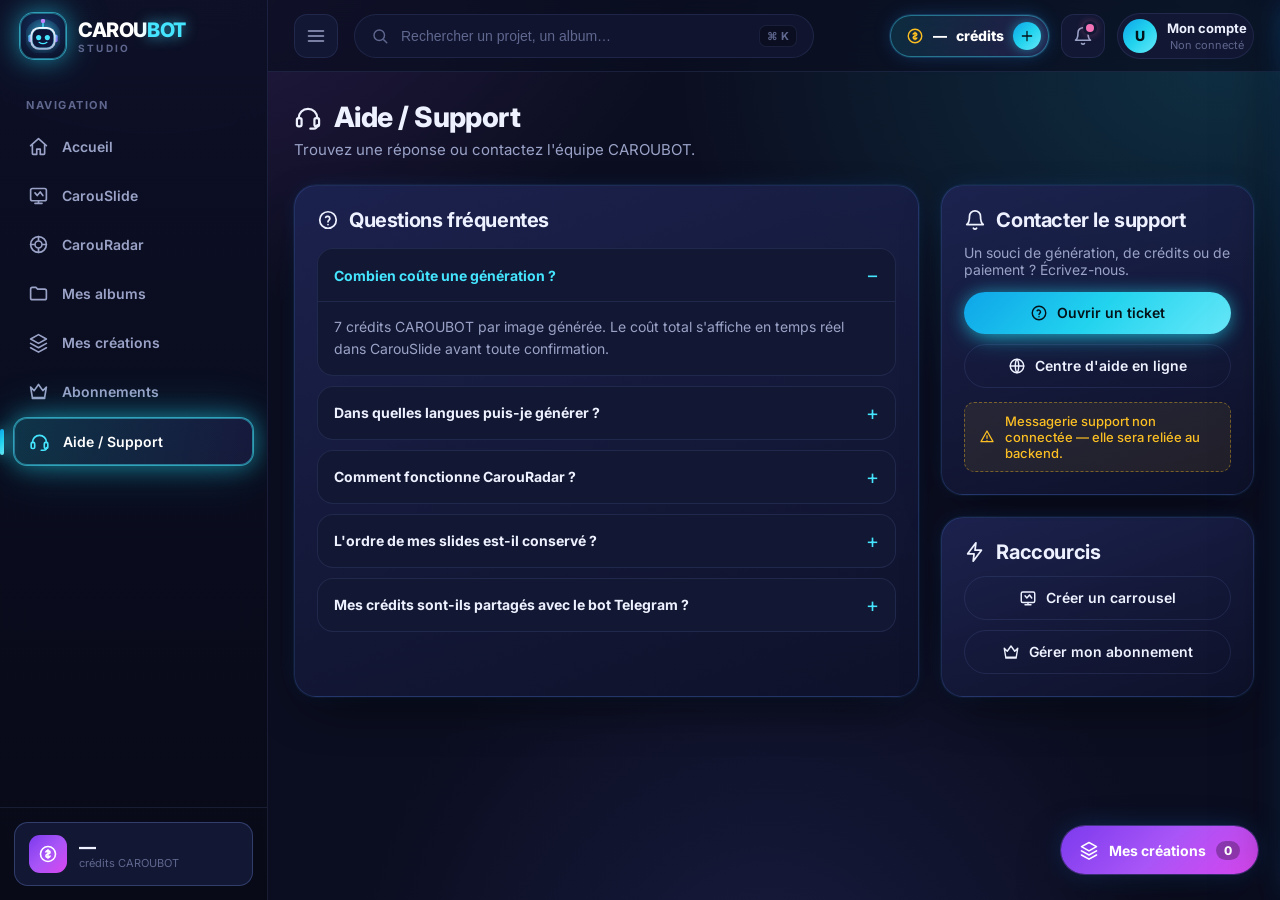
==== webapp/aide.html @ 81187f84 "CarouBot WebApp : alignement sur la maquette de référence Rapprochement visuel de la capture fournie" ====
<!doctype html>
<html lang="fr">
<head>
<meta charset="utf-8"/>
<meta name="viewport" content="width=device-width, initial-scale=1, viewport-fit=cover"/>
<title>CAROUBOT — Aide / Support</title>
<link rel="preconnect" href="https://fonts.googleapis.com">
<link href="https://fonts.googleapis.com/css2?family=Inter:wght@400;500;600;700;800&display=swap" rel="stylesheet">
<link rel="stylesheet" href="assets/css/design-system.css"/>
<link rel="stylesheet" href="assets/css/app.css"/>
</head>
<body>
<div id="app"></div>

<script>window.CAROUBOT_PAGE = "aide"; window.CAROUBOT_CREDITS = null;</script>
<script src="assets/js/config.js"></script>
<script src="assets/js/icons.js"></script>
<script src="assets/js/store.js"></script>
<script src="assets/js/mascot.js"></script>
<script src="assets/js/shell.js"></script>
<script>
(function () {
  const I = window.ICON;
  const el = window.CAROUBOT_SHELL.pageEl;

  const faqs = [
    ["Combien coûte une génération ?", "7 crédits CAROUBOT par image générée. Le coût total s'affiche en temps réel dans CarouSlide avant toute confirmation."],
    ["Dans quelles langues puis-je générer ?", "Français, anglais, espagnol, allemand et italien — sélectionnables dans les paramètres de CarouSlide."],
    ["Comment fonctionne CarouRadar ?", "Le Radar effectue une collecte à la demande (avec un cache partagé) des carrousels TikTok les plus performants. Aucune collecte automatique n'est lancée."],
    ["L'ordre de mes slides est-il conservé ?", "Oui. L'ordre défini dans CarouSlide (par glisser-déposer) est conservé lors de la génération."],
    ["Mes crédits sont-ils partagés avec le bot Telegram ?", "Oui, une fois le backend connecté : le solde est commun à la WebApp et au bot Telegram."],
  ];

  el.innerHTML = `
    <div class="page-head">
      <h1 class="page-title">${I.headset} Aide / Support</h1>
      <p class="page-subtitle">Trouvez une réponse ou contactez l'équipe CAROUBOT.</p>
    </div>

    <div class="grid" style="grid-template-columns: 2fr 1fr; gap:22px" class="col-split">
      <div class="card">
        <h2 class="section-title" style="margin-bottom:16px">${I.support} Questions fréquentes</h2>
        <div id="faq" style="display:flex;flex-direction:column;gap:10px"></div>
      </div>
      <div style="display:flex;flex-direction:column;gap:22px">
        <div class="card">
          <h2 class="section-title" style="margin-bottom:12px">${I.bell} Contacter le support</h2>
          <p class="section-sub" style="margin-bottom:14px">Un souci de génération, de crédits ou de paiement ? Écrivez-nous.</p>
          <button class="btn btn-cyan btn-block" id="btnContact" style="margin-bottom:10px">${I.support} Ouvrir un ticket</button>
          <button class="btn btn-ghost btn-block">${I.globe} Centre d'aide en ligne</button>
          <div class="notice" style="margin-top:14px">${I.alert} Messagerie support non connectée — elle sera reliée au backend.</div>
        </div>
        <div class="card">
          <h2 class="section-title" style="margin-bottom:12px">${I.bolt} Raccourcis</h2>
          <div style="display:flex;flex-direction:column;gap:10px">
            <a class="btn btn-ghost btn-block" href="carouslide.html">${I.slide} Créer un carrousel</a>
            <a class="btn btn-ghost btn-block" href="compte.html">${I.crown} Gérer mon abonnement</a>
          </div>
        </div>
      </div>
    </div>
  `;

  document.getElementById("faq").innerHTML = faqs.map(([q, a], i) => `
    <details class="faq-item" ${i===0?"open":""}>
      <summary>${q}</summary>
      <p>${a}</p>
    </details>`).join("");

  document.getElementById("btnContact").addEventListener("click", () =>
    toast("Messagerie support à connecter au backend", "cyan"));
})();
</script>
</body>
</html>
---- webapp/assets/css/design-system.css ----
/* ==========================================================================
   CAROUBOT — Design System
   Style premium futuriste : fond bleu nuit, cyan + violet néon,
   bordures lumineuses, effets de profondeur.
   Tokens réutilisables sur toutes les pages.
   ========================================================================== */

:root {
  /* --- Fonds (bleu nuit presque noir) --- */
  --bg-900: #05060f;      /* fond le plus profond */
  --bg-850: #080a18;
  --bg-800: #0b0e20;      /* fond applicatif */
  --bg-750: #10142e;
  --bg-700: #151a38;      /* surfaces */
  --surface: #121733;
  --surface-2: #171d42;
  --surface-3: #1d2452;

  /* --- Couleurs néon --- */
  --cyan: #22d3ee;
  --cyan-bright: #45e5ff;
  --cyan-soft: rgba(34, 211, 238, 0.14);
  --blue: #3b82f6;
  --blue-elec: #2a8bff;
  --violet: #a855f7;
  --violet-bright: #c084fc;
  --violet-soft: rgba(168, 85, 247, 0.16);
  --magenta: #d946ef;
  --pink: #f472b6;

  /* --- Texte --- */
  --text: #eef1ff;
  --text-muted: #9aa3c7;
  --text-dim: #5f678f;

  /* --- États --- */
  --success: #34d399;
  --warning: #fbbf24;
  --danger: #fb7185;
  --info: var(--cyan);

  /* --- Bordures --- */
  --border: rgba(120, 140, 220, 0.14);
  --border-strong: rgba(130, 160, 255, 0.28);
  --border-cyan: rgba(34, 211, 238, 0.45);
  --border-violet: rgba(168, 85, 247, 0.45);

  /* --- Dégradés --- */
  --grad-violet: linear-gradient(135deg, #7c3aed 0%, #a855f7 50%, #d946ef 100%);
  --grad-cyan: linear-gradient(135deg, #0ea5e9 0%, #22d3ee 50%, #67e8f9 100%);
  --grad-mix: linear-gradient(135deg, #22d3ee 0%, #6366f1 50%, #a855f7 100%);
  --grad-surface: linear-gradient(160deg, rgba(29,36,82,0.9) 0%, rgba(14,18,42,0.9) 100%);

  /* --- Lueurs (intensifiées, style néon de la maquette) --- */
  --glow-cyan: 0 0 0 1px rgba(69,229,255,0.55), 0 0 22px rgba(34,211,238,0.5), 0 0 48px rgba(34,211,238,0.3);
  --glow-violet: 0 0 0 1px rgba(192,132,252,0.55), 0 0 22px rgba(168,85,247,0.5), 0 0 48px rgba(168,85,247,0.32);
  --glow-blue: 0 0 0 1px rgba(59,130,246,0.5), 0 0 22px rgba(42,139,255,0.45), 0 0 46px rgba(42,139,255,0.28);
  /* lueur douce permanente sur les cartes */
  --rim-cyan: 0 0 0 1px rgba(60,180,255,0.18), 0 0 20px -4px rgba(42,139,255,0.35);
  --shadow-card: 0 18px 50px -18px rgba(0,0,0,0.8), 0 0 0 1px rgba(80,160,255,0.08), 0 0 24px -8px rgba(42,139,255,0.25);
  --shadow-float: 0 24px 60px -16px rgba(0,0,0,0.9), 0 0 30px -6px rgba(42,139,255,0.35);

  /* --- Géométrie --- */
  --radius-sm: 10px;
  --radius: 16px;
  --radius-lg: 22px;
  --radius-xl: 28px;
  --radius-pill: 999px;

  /* --- Layout --- */
  --sidebar-w: 268px;
  --sidebar-w-collapsed: 84px;
  --topbar-h: 72px;
  --bottomnav-h: 68px;

  /* --- Typo --- */
  --font: "Inter", "Segoe UI", system-ui, -apple-system, sans-serif;

  /* --- Transitions --- */
  --t-fast: 140ms cubic-bezier(.4,0,.2,1);
  --t: 240ms cubic-bezier(.4,0,.2,1);
  --t-slow: 420ms cubic-bezier(.4,0,.2,1);
}

/* ---------- Reset ---------- */
*, *::before, *::after { box-sizing: border-box; }
html, body { margin: 0; padding: 0; overflow-x: clip; max-width: 100%; }
body {
  font-family: var(--font);
  background: var(--bg-800);
  color: var(--text);
  -webkit-font-smoothing: antialiased;
  text-rendering: optimizeLegibility;
  min-height: 100vh;
  overflow-x: hidden;
}

/* Fond atmosphérique (halos cyan/violet) */
body::before {
  content: "";
  position: fixed;
  inset: 0;
  z-index: -1;
  background:
    radial-gradient(900px 600px at 12% -5%, rgba(168,85,247,0.18), transparent 60%),
    radial-gradient(900px 620px at 95% 8%, rgba(34,211,238,0.16), transparent 60%),
    radial-gradient(700px 700px at 60% 110%, rgba(99,102,241,0.14), transparent 60%),
    var(--bg-800);
}

h1,h2,h3,h4 { margin: 0; font-weight: 700; letter-spacing: -0.02em; }
p { margin: 0; }
a { color: inherit; text-decoration: none; }
button { font-family: inherit; cursor: pointer; }
img { max-width: 100%; display: block; }
ul { margin: 0; padding: 0; list-style: none; }

::-webkit-scrollbar { width: 10px; height: 10px; }
::-webkit-scrollbar-track { background: transparent; }
::-webkit-scrollbar-thumb { background: var(--surface-3); border-radius: 999px; border: 2px solid transparent; background-clip: padding-box; }
::-webkit-scrollbar-thumb:hover { background: var(--surface-2); }

/* ---------- Utilitaires ---------- */
.gradient-text {
  background: var(--grad-mix);
  -webkit-background-clip: text;
  background-clip: text;
  color: transparent;
}
.text-muted { color: var(--text-muted); }
.text-dim { color: var(--text-dim); }
.mono { font-variant-numeric: tabular-nums; }

/* ==========================================================================
   COMPOSANTS RÉUTILISABLES
   ========================================================================== */

/* ---------- Boutons ---------- */
.btn {
  display: inline-flex;
  align-items: center;
  justify-content: center;
  gap: 9px;
  padding: 12px 20px;
  border-radius: var(--radius-pill);
  border: 1px solid var(--border-strong);
  background: var(--surface-2);
  color: var(--text);
  font-size: 14px;
  font-weight: 600;
  line-height: 1;
  transition: transform var(--t-fast), box-shadow var(--t), border-color var(--t), background var(--t);
  white-space: nowrap;
}
.btn svg { width: 18px; height: 18px; }
.btn:hover { transform: translateY(-1px); border-color: var(--border-cyan); }
.btn:active { transform: translateY(0); }

.btn-primary {
  background: var(--grad-mix);
  border: none;
  color: #fff;
  box-shadow: 0 8px 26px -8px rgba(99,102,241,0.8), 0 0 18px -2px rgba(42,139,255,0.5);
}
.btn-primary:hover { box-shadow: 0 10px 34px -6px rgba(99,102,241,0.95), 0 0 26px 0 rgba(42,139,255,0.6); }

.btn-violet { background: var(--grad-violet); border: none; color: #fff; box-shadow: 0 8px 26px -8px rgba(168,85,247,0.8), 0 0 18px -2px rgba(168,85,247,0.55); }
.btn-violet:hover { box-shadow: 0 10px 34px -6px rgba(168,85,247,0.95), 0 0 26px 0 rgba(168,85,247,0.6); }
.btn-cyan   { background: var(--grad-cyan);  border: none; color: #04121a; box-shadow: 0 8px 26px -8px rgba(34,211,238,0.7), 0 0 18px -2px rgba(34,211,238,0.6); }
.btn-cyan:hover { box-shadow: 0 10px 34px -6px rgba(34,211,238,0.9), 0 0 26px 0 rgba(34,211,238,0.7); }

.btn-ghost { background: transparent; border-color: var(--border); }
.btn-ghost:hover { background: var(--surface); }

.btn-icon {
  width: 42px; height: 42px; padding: 0;
  border-radius: 12px;
  display: inline-flex; align-items: center; justify-content: center;
}
.btn-sm { padding: 8px 14px; font-size: 13px; }
.btn-block { width: 100%; }
.btn:disabled { opacity: .5; cursor: not-allowed; transform: none; }

/* ---------- Cartes ---------- */
.card {
  position: relative;
  background: var(--grad-surface);
  border: 1px solid rgba(90,150,255,0.18);
  border-radius: var(--radius-lg);
  box-shadow: var(--shadow-card);
  padding: 22px;
  transition: transform var(--t), box-shadow var(--t), border-color var(--t);
}
.card-hover:hover { transform: translateY(-4px); border-color: var(--border-cyan); box-shadow: var(--shadow-float), var(--glow-cyan); }

/* Carte avec liseré lumineux au survol */
.card-glow::after {
  content: "";
  position: absolute; inset: 0;
  border-radius: inherit;
  padding: 1px;
  background: var(--grad-mix);
  -webkit-mask: linear-gradient(#000 0 0) content-box, linear-gradient(#000 0 0);
  -webkit-mask-composite: xor; mask-composite: exclude;
  opacity: 0;
  transition: opacity var(--t);
  pointer-events: none;
}
.card-glow:hover::after { opacity: .8; }

/* ---------- Badges / Chips ---------- */
.badge {
  display: inline-flex; align-items: center; gap: 6px;
  padding: 5px 11px;
  border-radius: var(--radius-pill);
  font-size: 12px; font-weight: 600;
  border: 1px solid var(--border);
  background: var(--surface);
  color: var(--text-muted);
}
.badge-cyan   { color: var(--cyan-bright); border-color: var(--border-cyan); background: var(--cyan-soft); }
.badge-violet { color: var(--violet-bright); border-color: var(--border-violet); background: var(--violet-soft); }
.badge-success{ color: var(--success); border-color: rgba(52,211,153,.4); background: rgba(52,211,153,.12); }
.badge-warning{ color: var(--warning); border-color: rgba(251,191,36,.4); background: rgba(251,191,36,.12); }
.badge-danger { color: var(--danger); border-color: rgba(251,113,133,.4); background: rgba(251,113,133,.12); }

.dot { width: 8px; height: 8px; border-radius: 50%; background: currentColor; box-shadow: 0 0 8px currentColor; }

/* ---------- Champs ---------- */
.field {
  width: 100%;
  padding: 13px 16px;
  border-radius: var(--radius-sm);
  background: var(--bg-750);
  border: 1px solid var(--border);
  color: var(--text);
  font-size: 14px;
  transition: border-color var(--t), box-shadow var(--t);
}
.field::placeholder { color: var(--text-dim); }
.field:focus { outline: none; border-color: var(--border-cyan); box-shadow: 0 0 0 3px var(--cyan-soft); }
.field-label { display:block; font-size: 13px; color: var(--text-muted); margin-bottom: 8px; font-weight: 600; }
select.field { appearance: none; background-image: url("data:image/svg+xml,%3Csvg xmlns='http://www.w3.org/2000/svg' width='16' height='16' fill='none' stroke='%239aa3c7' stroke-width='2' viewBox='0 0 24 24'%3E%3Cpath d='M6 9l6 6 6-6'/%3E%3C/svg%3E"); background-repeat:no-repeat; background-position: right 14px center; padding-right: 40px; }

/* ---------- Stepper (−  n  +) ---------- */
.stepper {
  display: inline-flex; align-items: center;
  background: var(--bg-750);
  border: 1px solid var(--border);
  border-radius: var(--radius-pill);
  padding: 4px;
  gap: 4px;
}
.stepper button {
  width: 36px; height: 36px; border-radius: 50%;
  border: none; background: var(--surface-2); color: var(--text);
  font-size: 20px; font-weight: 600; line-height: 1;
  display: inline-flex; align-items: center; justify-content: center;
  transition: background var(--t-fast), transform var(--t-fast);
}
.stepper button:hover { background: var(--surface-3); }
.stepper button:active { transform: scale(.92); }
.stepper .val { min-width: 40px; text-align: center; font-weight: 700; font-size: 16px; font-variant-numeric: tabular-nums; }

/* ---------- Section titre ---------- */
.section-head { display:flex; align-items:center; justify-content:space-between; gap:16px; margin-bottom: 18px; flex-wrap: wrap; }
.section-title { font-size: 20px; display:flex; align-items:center; gap:10px; }
.section-sub { color: var(--text-muted); font-size: 14px; margin-top: 4px; }

/* ---------- Barre de progression ---------- */
.progress { height: 8px; border-radius: 999px; background: var(--bg-750); overflow: hidden; border: 1px solid var(--border); }
.progress > span { display:block; height:100%; border-radius: 999px; background: var(--grad-mix); box-shadow: 0 0 12px rgba(99,102,241,.6); transition: width var(--t-slow); }

/* ---------- Toast ---------- */
.toast-wrap { position: fixed; bottom: 24px; left: 50%; transform: translateX(-50%); z-index: 9000; display:flex; flex-direction:column; gap:10px; align-items:center; pointer-events:none; }
.toast {
  pointer-events:auto;
  background: var(--surface-2);
  border: 1px solid var(--border-strong);
  border-radius: var(--radius-pill);
  padding: 12px 20px; font-size: 14px; font-weight: 600;
  box-shadow: var(--shadow-float);
  display:flex; align-items:center; gap:10px;
  animation: toastIn .3s cubic-bezier(.2,.8,.2,1);
}
.toast.cyan { border-color: var(--border-cyan); }
.toast.violet { border-color: var(--border-violet); }
@keyframes toastIn { from { opacity:0; transform: translateY(12px); } to { opacity:1; transform:none; } }

/* ---------- Avertissement « non connecté » ---------- */
.notice {
  display:flex; align-items:center; gap:10px;
  padding: 10px 14px;
  border-radius: var(--radius-sm);
  background: rgba(251,191,36,.08);
  border: 1px dashed rgba(251,191,36,.4);
  color: var(--warning);
  font-size: 13px; font-weight: 500;
}
.notice svg { width:16px; height:16px; flex-shrink:0; }

/* ---------- Grilles ---------- */
.grid { display:grid; gap: 18px; }
.grid-2 { grid-template-columns: repeat(2, 1fr); }
.grid-3 { grid-template-columns: repeat(3, 1fr); }
.grid-4 { grid-template-columns: repeat(4, 1fr); }
@media (max-width: 1100px){ .grid-4{grid-template-columns:repeat(2,1fr);} .grid-3{grid-template-columns:repeat(2,1fr);} }
@media (max-width: 640px){ .grid-2,.grid-3,.grid-4{grid-template-columns:1fr;} }

/* ---------- Empty state ---------- */
.empty {
  text-align:center; padding: 48px 24px; color: var(--text-muted);
  border: 1px dashed var(--border); border-radius: var(--radius-lg);
  background: rgba(255,255,255,.01);
}
.empty svg { width: 48px; height:48px; opacity:.5; margin-bottom: 14px; }

/* Accessibilité focus */
:focus-visible { outline: 2px solid var(--cyan); outline-offset: 2px; }
.sr-only { position:absolute; width:1px; height:1px; padding:0; margin:-1px; overflow:hidden; clip:rect(0,0,0,0); border:0; }
---- webapp/assets/css/app.css ----
/* ==========================================================================
   CAROUBOT — Shell applicatif (sidebar, topbar, bottom-nav, panneau flottant)
   ========================================================================== */

.app { min-height: 100vh; }

/* ---------- SIDEBAR (desktop) ---------- */
.sidebar {
  position: fixed; top: 0; left: 0; bottom: 0;
  width: var(--sidebar-w);
  background: linear-gradient(180deg, rgba(13,16,38,.96), rgba(8,10,24,.98));
  border-right: 1px solid var(--border);
  backdrop-filter: blur(14px);
  display: flex; flex-direction: column;
  z-index: 60;
  transition: width var(--t);
}
.sidebar-brand {
  display:flex; align-items:center; gap:12px;
  padding: 18px 20px;
  height: var(--topbar-h);
  color: var(--text);
}
.brand-logo {
  width: 46px; height: 46px; border-radius: 14px; flex-shrink:0;
  background: radial-gradient(circle at 50% 35%, rgba(42,139,255,.3), rgba(10,14,34,.9));
  display:flex; align-items:center; justify-content:center;
  font-weight: 800; color:#fff; font-size: 20px;
  border: 1px solid rgba(69,229,255,.4);
  box-shadow: var(--glow-cyan);
}
.brand-logo svg { width: 34px; height: 34px; }
.brand-name { font-weight: 800; font-size: 20px; letter-spacing: -.02em; white-space:nowrap; line-height:1; }
.brand-name .bn-carou { color: #fff; }
.brand-name .bn-bot { color: var(--cyan-bright); text-shadow: 0 0 14px rgba(69,229,255,.7); }
.brand-name small { display:block; font-size:10px; font-weight:700; color:var(--text-dim); letter-spacing:.22em; margin-top:3px; }

.sidebar-nav { flex:1; padding: 10px 14px; overflow-y:auto; display:flex; flex-direction:column; gap:4px; }
.nav-group-label { font-size: 11px; text-transform:uppercase; letter-spacing:.14em; color:var(--text-dim); padding: 16px 12px 8px; font-weight:700; white-space:nowrap; }
.nav-item {
  display:flex; align-items:center; gap:13px;
  padding: 12px 14px; border-radius: 13px;
  color: var(--text-muted); font-weight:600; font-size:14px;
  transition: background var(--t-fast), color var(--t-fast);
  position:relative; white-space:nowrap;
}
.nav-item svg { width:21px; height:21px; flex-shrink:0; }
.nav-item:hover { background: var(--surface); color: var(--text); }
.nav-item.active {
  color: #fff;
  background: linear-gradient(100deg, rgba(34,211,238,.2), rgba(99,102,241,.14));
  border: 1px solid rgba(69,229,255,.45);
  box-shadow: var(--glow-cyan);
}
.nav-item.active svg { color: var(--cyan-bright); }
.nav-item.active::before {
  content:""; position:absolute; left:-15px; top:50%; transform:translateY(-50%);
  width:4px; height:26px; border-radius:999px; background: var(--grad-cyan);
  box-shadow: 0 0 14px rgba(69,229,255,.9);
}
.nav-item .nav-badge { margin-left:auto; }

.sidebar-foot { padding: 14px; border-top:1px solid var(--border); }
.credits-pill {
  display:flex; align-items:center; gap:12px;
  padding: 12px 14px; border-radius: 14px;
  background: var(--surface); border:1px solid var(--border-strong);
}
.credits-pill .ico { width:38px;height:38px;border-radius:11px;background:var(--grad-violet);display:flex;align-items:center;justify-content:center;flex-shrink:0; }
.credits-pill .ico svg { width:20px;height:20px;color:#fff; }
.credits-amount { font-weight:800; font-size:17px; line-height:1.1; }
.credits-label { font-size:11px; color:var(--text-dim); }

/* Sidebar collapsed (desktop) */
.app.sidebar-collapsed .sidebar { width: var(--sidebar-w-collapsed); }
.app.sidebar-collapsed .brand-name,
.app.sidebar-collapsed .nav-item span,
.app.sidebar-collapsed .nav-group-label,
.app.sidebar-collapsed .nav-item .nav-badge,
.app.sidebar-collapsed .credits-pill .credits-text { display:none; }
.app.sidebar-collapsed .sidebar-brand { justify-content:center; padding-left:0; padding-right:0; }
.app.sidebar-collapsed .nav-item { justify-content:center; padding: 12px; }
.app.sidebar-collapsed .credits-pill { justify-content:center; padding: 12px; }

/* ---------- MAIN ---------- */
.main { margin-left: var(--sidebar-w); transition: margin var(--t); min-height:100vh; display:flex; flex-direction:column; }
.app.sidebar-collapsed .main { margin-left: var(--sidebar-w-collapsed); }

/* ---------- TOPBAR ---------- */
.topbar {
  position: sticky; top:0; z-index: 50;
  height: var(--topbar-h);
  display:flex; align-items:center; gap:16px;
  padding: 0 26px;
  background: rgba(11,14,32,.72);
  backdrop-filter: blur(16px);
  border-bottom: 1px solid var(--border);
}
.topbar-toggle { background:transparent; border:1px solid var(--border); color:var(--text-muted); }
.topbar-search {
  flex:1; max-width: 460px;
  display:flex; align-items:center; gap:10px;
  padding: 0 16px; height:44px;
  background: var(--bg-750); border:1px solid var(--border); border-radius: var(--radius-pill);
  transition: border-color var(--t), box-shadow var(--t);
}
.topbar-search:focus-within { border-color: var(--border-cyan); box-shadow: 0 0 0 3px var(--cyan-soft); }
.topbar-search svg { width:18px;height:18px;color:var(--text-dim); flex-shrink:0; }
.topbar-search input { flex:1; background:transparent; border:none; outline:none; color:var(--text); font-size:14px; }
.topbar-search input::placeholder { color: var(--text-dim); }
.topbar-right { margin-left:auto; display:flex; align-items:center; gap:12px; }

.credits-chip {
  display:flex; align-items:center; gap:9px;
  padding: 6px 7px 6px 15px; border-radius: var(--radius-pill);
  background: linear-gradient(100deg, rgba(34,211,238,.14), rgba(168,85,247,.16));
  border:1px solid rgba(69,229,255,.4);
  box-shadow: var(--rim-cyan);
  font-weight:800; font-size:14px; color: #fff;
}
.credits-chip > svg { width:18px;height:18px; color: var(--warning); }
.credits-add {
  width:28px;height:28px;border-radius:50%; flex-shrink:0;
  background: var(--grad-cyan); color:#04121a;
  display:flex;align-items:center;justify-content:center;
  box-shadow: 0 0 14px -2px rgba(34,211,238,.8);
  transition: transform var(--t-fast);
}
.credits-add svg { width:16px;height:16px; }
.credits-add:hover { transform: scale(1.1); }
.kbd {
  flex-shrink:0; font-size:11px; font-weight:700; color:var(--text-dim);
  border:1px solid var(--border); border-radius:7px; padding:3px 7px;
  background: var(--bg-800);
}

.icon-btn {
  position:relative;
  width:44px; height:44px; border-radius:13px;
  background: var(--surface); border:1px solid var(--border); color:var(--text-muted);
  display:flex;align-items:center;justify-content:center;
  transition: background var(--t-fast), color var(--t-fast), border-color var(--t-fast);
}
.icon-btn:hover { background: var(--surface-2); color:var(--text); border-color: var(--border-strong); }
.icon-btn svg { width:20px;height:20px; }
.icon-btn .ping { position:absolute; top:9px; right:10px; width:8px;height:8px;border-radius:50%; background:var(--pink); box-shadow:0 0 0 3px var(--surface), 0 0 10px var(--pink); }

.profile-btn { display:flex; align-items:center; gap:10px; padding:5px 6px 5px 5px; border-radius:var(--radius-pill); background:var(--surface); border:1px solid var(--border); color:var(--text); }
.profile-btn:hover { border-color: var(--border-strong); }
.avatar { width:34px;height:34px;border-radius:50%; background:var(--grad-cyan); display:flex;align-items:center;justify-content:center; font-weight:800; color:#04121a; font-size:14px; }
.profile-btn .pname { font-size:13px; font-weight:700; }
.profile-btn .pmail { font-size:11px; color:var(--text-dim); }

/* ---------- CONTENU DE PAGE ---------- */
.page { flex:1; padding: 28px 26px 110px; max-width: 1360px; width:100%; margin:0 auto; }
.page-head { margin-bottom: 26px; }
.page-title { font-size: 28px; font-weight:800; display:flex; align-items:center; gap:12px; }
.page-subtitle { color: var(--text-muted); margin-top:6px; font-size:15px; }

/* ---------- BOUTON FLOTTANT « Mes créations » ---------- */
.fab-creations {
  position: fixed; right: 22px; bottom: 26px; z-index: 70;
  display:flex; align-items:center; gap:10px;
  padding: 14px 18px; border-radius: var(--radius-pill);
  background: var(--grad-violet); color:#fff; border:none;
  font-weight:700; font-size:14px;
  box-shadow: var(--shadow-float), 0 0 0 1px rgba(168,85,247,.4);
  transition: transform var(--t), box-shadow var(--t);
}
.fab-creations:hover { transform: translateY(-3px) scale(1.02); }
.fab-creations svg { width:20px;height:20px; }
.fab-creations .fab-count {
  background: rgba(0,0,0,.28); border-radius:999px; padding:2px 8px; font-size:12px; font-weight:800;
}

/* ---------- PANNEAU LATÉRAL « Mes créations » (drawer) ---------- */
.drawer-scrim { position:fixed; inset:0; background:rgba(2,4,12,.6); backdrop-filter:blur(3px); z-index:80; opacity:0; visibility:hidden; transition:opacity var(--t), visibility var(--t); }
.drawer-scrim.open { opacity:1; visibility:visible; }
.drawer {
  position:fixed; top:0; right:0; bottom:0; width: 420px; max-width: 92vw;
  background: linear-gradient(180deg, rgba(14,18,42,.99), rgba(9,11,26,.99));
  border-left:1px solid var(--border-strong);
  z-index:81; transform: translateX(100%); transition: transform var(--t);
  display:flex; flex-direction:column;
  box-shadow: var(--shadow-float);
}
.drawer.open { transform:none; }
.drawer-head { display:flex; align-items:center; gap:12px; padding:20px 22px; border-bottom:1px solid var(--border); }
.drawer-head h3 { font-size:17px; flex:1; }
.drawer-body { flex:1; overflow-y:auto; padding:18px 22px; display:flex; flex-direction:column; gap:14px; }

.creation-row { display:flex; gap:13px; align-items:center; padding:14px; border-radius:var(--radius); background:var(--surface); border:1px solid var(--border); }
.creation-thumb { width:52px;height:52px;border-radius:12px; background:var(--grad-mix); flex-shrink:0; display:flex;align-items:center;justify-content:center; color:#fff; }
.creation-thumb svg { width:22px;height:22px; }
.creation-main { flex:1; min-width:0; }
.creation-main .t { font-weight:700; font-size:14px; white-space:nowrap; overflow:hidden; text-overflow:ellipsis; }
.creation-main .s { font-size:12px; color:var(--text-muted); margin-top:3px; }

/* ---------- BOTTOM NAV (mobile) ---------- */
.bottom-nav { display:none; }

/* ---------- RESPONSIVE ---------- */
@media (max-width: 960px) {
  .sidebar {
    transform: translateX(-100%);
    transition: transform var(--t);
    width: var(--sidebar-w);
  }
  .app.drawer-open-sidebar .sidebar { transform:none; }
  .main { margin-left: 0 !important; }
  .app.sidebar-collapsed .sidebar { width: var(--sidebar-w); }

  .topbar-search { max-width:none; }
  .profile-btn .pname, .profile-btn .pmail { display:none; }
  .topbar { padding: 0 16px; gap:10px; }
  .page { padding: 20px 16px 96px; }

  /* Scrim pour sidebar mobile */
  .sidebar-scrim { position:fixed; inset:0; background:rgba(2,4,12,.6); z-index:59; opacity:0; visibility:hidden; transition:opacity var(--t),visibility var(--t); }
  .app.drawer-open-sidebar .sidebar-scrim { opacity:1; visibility:visible; }

  /* Bottom nav visible */
  .bottom-nav {
    display:flex; position:fixed; bottom:0; left:0; right:0; z-index:65;
    height: calc(var(--bottomnav-h) + env(safe-area-inset-bottom, 0px));
    padding-bottom: env(safe-area-inset-bottom, 0px);
    background: rgba(9,11,26,.92); backdrop-filter: blur(16px);
    border-top:1px solid var(--border);
    align-items:center; justify-content:space-around;
  }
  .bn-item { flex:1; display:flex; flex-direction:column; align-items:center; gap:4px; color:var(--text-dim); font-size:10.5px; font-weight:700; padding:8px 2px; }
  .bn-item svg { width:23px;height:23px; }
  .bn-item.active { color: var(--cyan-bright); }
  .bn-center { position:relative; }
  .bn-center .bn-fab {
    width:56px;height:56px;border-radius:50%; margin-top:-26px;
    background:var(--grad-mix); display:flex;align-items:center;justify-content:center;
    box-shadow: 0 10px 26px -6px rgba(99,102,241,.9), 0 0 0 5px var(--bg-800);
    color:#fff;
  }
  .bn-center .bn-fab svg { width:26px;height:26px; }
  .bn-center.active .bn-fab { box-shadow: 0 10px 30px -4px rgba(34,211,238,.9), 0 0 0 5px var(--bg-800); }

  .fab-creations { bottom: calc(var(--bottomnav-h) + 18px + env(safe-area-inset-bottom,0px)); right:16px; padding:12px 15px; }
  .fab-creations .fab-label { display:none; }

  .page-title { font-size: 23px; }
  .drawer { width: 420px; }
}

@media (max-width: 420px){
  .credits-chip .credits-chip-label { display:none; }
}

/* ==========================================================================
   COMPOSANTS DE PAGE (dashboard, cartes, tables, slides, radar)
   ========================================================================== */

/* ---- Grandes cartes hero (Accueil) ---- */
.hero-card { display:flex; align-items:center; gap:20px; padding:28px; overflow:hidden; }
.hero-card .hero-ico { width:66px;height:66px;border-radius:18px; display:flex;align-items:center;justify-content:center; flex-shrink:0; }
.hero-card .hero-ico svg { width:32px;height:32px; color:#fff; }
.hero-violet .hero-ico { background: var(--grad-violet); box-shadow: var(--glow-violet); }
.hero-cyan .hero-ico   { background: var(--grad-cyan);   box-shadow: var(--glow-cyan); }
.hero-txt { flex:1; min-width:0; }
.hero-txt h2 { font-size:26px; margin:8px 0 6px; }
.hero-go { width:44px;height:44px;border-radius:50%; background:var(--surface-2); display:flex;align-items:center;justify-content:center; color:var(--text); flex-shrink:0; transition: transform var(--t); }
.hero-go svg { width:20px;height:20px; }
.hero-card:hover .hero-go { transform: translateX(4px); }
.hero-violet { background: linear-gradient(135deg, rgba(124,58,237,.22), rgba(14,18,42,.9)); }
.hero-cyan   { background: linear-gradient(135deg, rgba(8,145,178,.2), rgba(14,18,42,.9)); }

/* ---- Stat cards ---- */
.stat-card { display:flex; flex-direction:column; gap:4px; }
.stat-ico { width:46px;height:46px;border-radius:13px; display:flex;align-items:center;justify-content:center; margin-bottom:8px; }
.stat-ico svg { width:22px;height:22px;color:#fff; }
.stat-ico.violet { background: var(--grad-violet); }
.stat-ico.cyan   { background: var(--grad-cyan); }
.stat-val { font-size:30px; font-weight:800; line-height:1; }
.stat-label { color: var(--text-muted); font-size:13px; font-weight:600; }

/* ---- Quick cards ---- */
.quick-card { display:flex; align-items:center; gap:14px; padding:18px; }
.quick-ico { width:46px;height:46px;border-radius:13px; background:var(--surface-2); border:1px solid var(--border-strong); display:flex;align-items:center;justify-content:center; color:var(--cyan-bright); flex-shrink:0; }
.quick-ico svg { width:22px;height:22px; }
.quick-title { font-weight:700; font-size:15px; }
.quick-sub { color: var(--text-muted); font-size:13px; margin-top:2px; }

/* ---- Toolbar (filtres) ---- */
.toolbar { display:flex; align-items:center; gap:12px; flex-wrap:wrap; margin-bottom:20px; }
.seg { display:inline-flex; background:var(--bg-750); border:1px solid var(--border); border-radius:var(--radius-pill); padding:4px; gap:2px; }
.seg button { border:none; background:transparent; color:var(--text-muted); font-weight:600; font-size:13px; padding:8px 15px; border-radius:var(--radius-pill); transition: all var(--t-fast); }
.seg button.active { background:var(--surface-2); color:var(--text); box-shadow:0 0 0 1px var(--border-strong); }
.seg button:hover:not(.active){ color:var(--text); }

/* ---- Slides (CarouSlide) ---- */
.slides-grid { display:grid; grid-template-columns: repeat(auto-fill, minmax(150px,1fr)); gap:14px; }
.slide-card { position:relative; border-radius:var(--radius); overflow:hidden; border:1px solid var(--border); background:var(--bg-750); aspect-ratio: 9/14; display:flex; align-items:center; justify-content:center; }
.slide-card.dragging { opacity:.4; }
.slide-card.drag-over { outline:2px dashed var(--cyan); outline-offset:-4px; }
.slide-card img { width:100%; height:100%; object-fit:cover; }
.slide-card .ph { color:var(--text-dim); display:flex;flex-direction:column;align-items:center;gap:8px; font-size:12px; }
.slide-card .ph svg { width:30px;height:30px; }
.slide-index { position:absolute; top:8px; left:8px; background:rgba(5,6,15,.7); border:1px solid var(--border-strong); border-radius:999px; min-width:24px; height:24px; display:flex;align-items:center;justify-content:center; font-size:12px; font-weight:700; }
.slide-actions { position:absolute; top:6px; right:6px; display:flex; gap:4px; }
.slide-actions button { width:28px;height:28px;border-radius:8px; background:rgba(5,6,15,.72); border:1px solid var(--border-strong); color:var(--text); display:flex;align-items:center;justify-content:center; }
.slide-actions button svg { width:14px;height:14px; }
.slide-actions button:hover { background:var(--danger); color:#fff; border-color:transparent; }
.slide-drag { position:absolute; bottom:6px; left:50%; transform:translateX(-50%); color:var(--text-dim); cursor:grab; background:rgba(5,6,15,.6); border-radius:8px; padding:2px 6px; }
.slide-drag svg { width:16px;height:16px; }
.slide-variations { position:absolute; bottom:6px; right:6px; background:var(--violet-soft); border:1px solid var(--border-violet); color:var(--violet-bright); border-radius:999px; padding:2px 8px; font-size:11px; font-weight:700; }

.dropzone { border:2px dashed var(--border-strong); border-radius:var(--radius-lg); padding:34px; text-align:center; transition: all var(--t); background:rgba(255,255,255,.01); }
.dropzone.hover { border-color:var(--cyan); background: var(--cyan-soft); }
.dropzone svg { width:40px;height:40px; color:var(--cyan-bright); margin-bottom:10px; }

/* ---- Récap génération ---- */
.recap { display:flex; flex-direction:column; gap:14px; }
.recap-row { display:flex; align-items:center; justify-content:space-between; padding:12px 0; border-bottom:1px solid var(--border); }
.recap-row:last-child { border-bottom:none; }
.recap-row .k { color:var(--text-muted); font-size:14px; }
.recap-row .v { font-weight:700; font-variant-numeric:tabular-nums; }
.recap-total { font-size:24px; }
.recap-total .v { color: var(--violet-bright); }

/* ---- Tables (Radar / Créations) ---- */
.data-table { width:100%; border-collapse:separate; border-spacing:0 10px; }
.data-table th { text-align:left; font-size:12px; text-transform:uppercase; letter-spacing:.08em; color:var(--text-dim); font-weight:700; padding:0 16px; }
.data-table td { background:var(--surface); padding:14px 16px; vertical-align:middle; border-top:1px solid var(--border); border-bottom:1px solid var(--border); }
.data-table tr td:first-child { border-left:1px solid var(--border); border-radius:var(--radius) 0 0 var(--radius); }
.data-table tr td:last-child { border-right:1px solid var(--border); border-radius:0 var(--radius) var(--radius) 0; }
.data-table tr.selected td { background: var(--cyan-soft); border-color: var(--border-cyan); }
.rank-badge { width:30px;height:30px;border-radius:9px; background:var(--surface-2); display:inline-flex;align-items:center;justify-content:center; font-weight:800; font-size:13px; }
.rank-badge.top { background:var(--grad-mix); color:#fff; }
.cell-thumb { width:46px;height:60px;border-radius:9px; background:var(--grad-mix); display:inline-flex;align-items:center;justify-content:center; color:#fff; }
.cell-thumb svg{width:20px;height:20px;}

/* Checkbox custom */
.ck { position:relative; width:22px;height:22px; border-radius:7px; border:1px solid var(--border-strong); background:var(--bg-750); cursor:pointer; display:inline-flex;align-items:center;justify-content:center; transition: all var(--t-fast); flex-shrink:0; }
.ck.checked { background:var(--grad-mix); border-color:transparent; }
.ck svg { width:14px;height:14px; color:#fff; opacity:0; transition:opacity var(--t-fast); }
.ck.checked svg { opacity:1; }

/* Pagination */
.pagination { display:flex; align-items:center; justify-content:center; gap:8px; margin-top:22px; }
.pagination button { min-width:40px;height:40px; border-radius:11px; background:var(--surface); border:1px solid var(--border); color:var(--text-muted); font-weight:700; }
.pagination button.active { background:var(--surface-2); color:var(--text); border-color:var(--border-strong); }
.pagination button:disabled { opacity:.4; cursor:not-allowed; }

/* Barre d'actions flottante (sélection multiple) */
.action-bar { position:sticky; bottom:16px; z-index:30; display:flex; align-items:center; gap:14px; padding:14px 20px; border-radius:var(--radius-lg); background:var(--surface-2); border:1px solid var(--border-strong); box-shadow:var(--shadow-float); margin-top:18px; }
.action-bar .count { font-weight:800; }

/* Albums */
.album-card { padding:0; overflow:hidden; }
.album-cover { height:130px; background:var(--grad-mix); position:relative; display:flex;align-items:center;justify-content:center; }
.album-cover svg { width:40px;height:40px;color:rgba(255,255,255,.9); }
.album-card .album-body { padding:16px; }
.album-title { font-weight:700; }
.album-meta { color:var(--text-muted); font-size:13px; margin-top:3px; }

.gallery-grid { display:grid; grid-template-columns:repeat(auto-fill,minmax(160px,1fr)); gap:14px; }
.gallery-item { position:relative; aspect-ratio:9/14; border-radius:var(--radius); overflow:hidden; border:1px solid var(--border); background:var(--bg-750); display:flex;align-items:center;justify-content:center; color:var(--text-dim); }
.gallery-item .ck { position:absolute; top:8px; left:8px; }
.gallery-item .dl { position:absolute; bottom:8px; right:8px; width:32px;height:32px;border-radius:9px; background:rgba(5,6,15,.72); border:1px solid var(--border-strong); color:var(--text); display:flex;align-items:center;justify-content:center; }
.gallery-item .dl svg{width:16px;height:16px;}

/* Compte */
.plan-card { display:flex; flex-direction:column; gap:12px; }
.plan-card.featured { border-color:var(--border-violet); box-shadow:var(--glow-violet); }
.plan-price { font-size:34px; font-weight:800; }
.plan-price small { font-size:14px; color:var(--text-muted); font-weight:600; }
.plan-feats { display:flex; flex-direction:column; gap:9px; margin:6px 0; }
.plan-feats li { display:flex; align-items:center; gap:9px; color:var(--text-muted); font-size:14px; }
.plan-feats li svg { width:17px;height:17px;color:var(--success); flex-shrink:0; }

.profile-head { display:flex; align-items:center; gap:18px; }
.profile-head .big-avatar { width:76px;height:76px;border-radius:22px; background:var(--grad-cyan); display:flex;align-items:center;justify-content:center; font-weight:800; font-size:30px; color:#04121a; }

/* ==========================================================================
   Correctifs responsive : stacking des layouts 2 colonnes sur mobile
   ========================================================================== */
#csLayout { min-width: 0; }
#csLayout > * { min-width: 0; }
@media (max-width: 900px) {
  /* CarouSlide : passe en une colonne, réglages non "sticky" */
  #csLayout { grid-template-columns: 1fr !important; }
  #csLayout > div[style*="sticky"] { position: static !important; }
  /* Compte : grilles 2 colonnes -> 1 colonne */
  .col-split { grid-template-columns: 1fr !important; }
}
/* Les cellules de grille ne doivent jamais dépasser */
.grid > * { min-width: 0; }
.card { max-width: 100%; }

/* ==========================================================================
   Taille des icônes SVG inline dans les titres / badges (évite l'explosion)
   ========================================================================== */
.page-title > svg { width: 28px; height: 28px; flex-shrink: 0; }
.section-title > svg { width: 22px; height: 22px; flex-shrink: 0; }
.badge > svg { width: 14px; height: 14px; flex-shrink: 0; }
.recap-total svg { width: 22px; height: 22px; }
.plan-feats li > svg { width: 17px; height: 17px; flex-shrink: 0; }

/* ==========================================================================
   Raccord maquette : stat tiles horizontales, carrousel, glow hero
   ========================================================================== */
/* Stat tiles : icône à gauche, valeur + label empilés (comme la maquette) */
.stat-card { flex-direction: row; align-items: center; gap: 14px; padding: 18px; }
.stat-card .stat-ico { margin-bottom: 0; }
.stat-ico.amber { background: linear-gradient(135deg,#f59e0b,#fbbf24); }
.stat-ico.gold  { background: linear-gradient(135deg,#eab308,#fde047); }
.stat-ico.amber svg, .stat-ico.gold svg { color:#2a1a00; }
.stat-card .stat-val { font-size: 26px; }
.stat-flag { margin-left:auto; color: var(--warning); display:flex; opacity:.7; }
.stat-flag svg { width:16px; height:16px; }
@media (max-width:1100px){ .stat-row{ grid-template-columns:repeat(2,1fr);} }
@media (max-width:560px){ .stat-row{ grid-template-columns:1fr;} }

/* Hero cards : glow coloré permanent plus marqué */
.hero-violet { box-shadow: var(--shadow-card), 0 0 24px -6px rgba(168,85,247,.45); border-color: rgba(192,132,252,.35); }
.hero-cyan   { box-shadow: var(--shadow-card), 0 0 24px -6px rgba(34,211,238,.45);  border-color: rgba(69,229,255,.35); }
.hero-violet:hover { box-shadow: var(--shadow-float), var(--glow-violet); }
.hero-cyan:hover   { box-shadow: var(--shadow-float), var(--glow-cyan); }

/* Carrousel horizontal "Mes créations récentes" */
.hcarousel { display:flex; gap:16px; overflow-x:auto; scroll-snap-type:x mandatory; padding:4px 2px 14px; scrollbar-width:thin; }
.hcarousel::-webkit-scrollbar { height:8px; }
.hcard { flex:0 0 260px; scroll-snap-align:start; padding:0; overflow:hidden; display:flex; flex-direction:column; }
.hcard-thumb { position:relative; height:140px; background:var(--grad-mix); display:flex;align-items:center;justify-content:center; color:#fff; }
.hcard-thumb > svg { width:40px;height:40px; opacity:.9; }
.hcard-badge { position:absolute; top:10px; left:10px; }
.hcard-body { padding:14px 16px; }
.hcard-title { font-weight:700; white-space:nowrap; overflow:hidden; text-overflow:ellipsis; }
.hcard-body .section-sub { display:flex; align-items:center; gap:6px; margin-top:4px; }
.hcard-body .section-sub svg { width:14px;height:14px; flex-shrink:0; }
@media (max-width:560px){ .hcard{ flex-basis:220px; } }

/* Stepper d'étapes (CarouSlide) */
.steps { display:flex; align-items:center; gap:10px; flex-wrap:wrap; }
.step { display:flex; align-items:center; gap:11px; }
.step-no {
  width:34px;height:34px;border-radius:50%; flex-shrink:0;
  display:flex;align-items:center;justify-content:center; font-weight:800; font-size:15px;
  background: var(--surface-2); color: var(--text-muted); border:1px solid var(--border);
}
.step.active .step-no { background: var(--grad-cyan); color:#04121a; border:none; box-shadow: 0 0 14px -2px rgba(34,211,238,.8); }
.step-t { font-weight:700; font-size:14px; }
.step-s { font-size:12px; color: var(--text-muted); }
.step-line { flex:1; min-width:24px; height:2px; background:linear-gradient(90deg,var(--border-cyan),transparent); border-radius:2px; }
@media (max-width:720px){ .step-s{display:none;} .step-line{min-width:14px;} }

/* FAQ (Aide / Support) */
.faq-item { border:1px solid var(--border); border-radius:var(--radius); background:var(--surface); overflow:hidden; }
.faq-item summary { cursor:pointer; padding:14px 16px; font-weight:700; font-size:14px; list-style:none; display:flex; align-items:center; justify-content:space-between; }
.faq-item summary::-webkit-details-marker { display:none; }
.faq-item summary::after { content:"+"; color:var(--cyan-bright); font-size:20px; font-weight:400; }
.faq-item[open] summary::after { content:"−"; }
.faq-item[open] summary { border-bottom:1px solid var(--border); color:var(--cyan-bright); }
.faq-item p { padding:14px 16px; color:var(--text-muted); font-size:14px; line-height:1.6; }
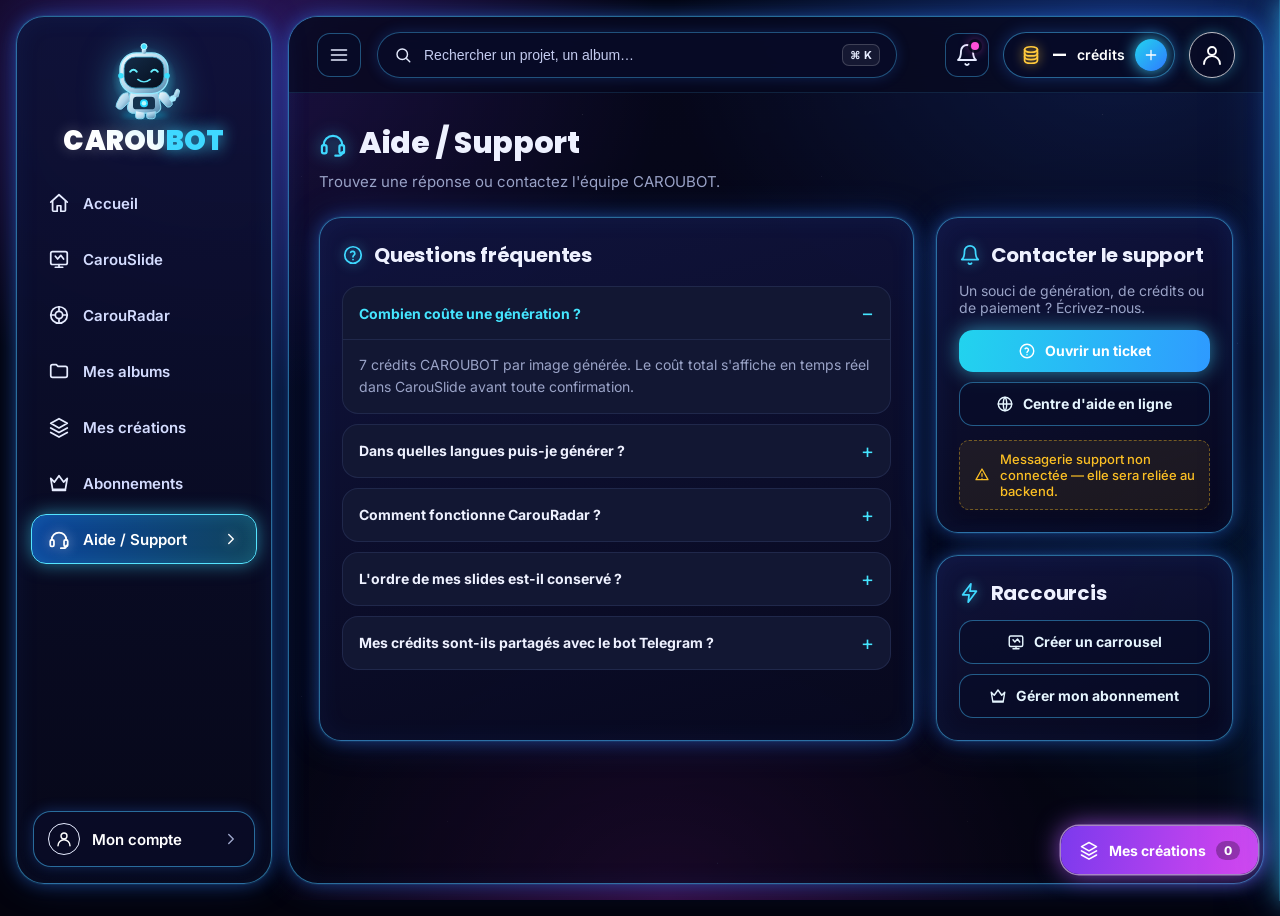
==== commit 6e386020: "CarouBot WebApp : thème néon fidèle à la maquette - Nouveau thème theme-neon.css chargé sur toutes l" ====
--- a/webapp/aide.html
+++ b/webapp/aide.html
@@ -8,6 +8,7 @@
 <link href="https://fonts.googleapis.com/css2?family=Inter:wght@400;500;600;700;800&display=swap" rel="stylesheet">
 <link rel="stylesheet" href="assets/css/design-system.css"/>
 <link rel="stylesheet" href="assets/css/app.css"/>
+<link rel="stylesheet" href="assets/css/theme-neon.css"/>
 </head>
 <body>
 <div id="app"></div>
--- a/webapp/assets/css/app.css
+++ b/webapp/assets/css/app.css
@@ -458,3 +458,33 @@
 .faq-item[open] summary::after { content:"−"; }
 .faq-item[open] summary { border-bottom:1px solid var(--border); color:var(--cyan-bright); }
 .faq-item p { padding:14px 16px; color:var(--text-muted); font-size:14px; line-height:1.6; }
+
+/* Pills de langue (CarouSlide) — style du produit réel */
+.lang-pills { display:grid; grid-template-columns:repeat(2,minmax(0,1fr)); gap:9px; }
+.lang-pill {
+  display:flex; align-items:center; gap:9px; text-align:left; min-width:0;
+  background:var(--bg-750); color:var(--text-muted);
+  border:1px solid var(--border); border-radius:13px; padding:12px;
+  font-weight:600; font-size:13px; transition:background var(--t-fast),border-color var(--t-fast),color var(--t-fast);
+}
+.lang-pill:hover { border-color:var(--border-strong); color:var(--text); }
+.lang-pill.selected { background:var(--cyan-soft); border-color:var(--border-cyan); color:#fff; box-shadow:inset 0 0 0 1px rgba(69,229,255,.3); }
+.lang-flag { font-size:19px; line-height:1; }
+.lang-check { margin-left:auto; color:var(--cyan-bright); display:none; }
+.lang-check svg { width:15px; height:15px; }
+.lang-pill.selected .lang-check { display:block; }
+.lang-pill:last-child:nth-child(odd) { grid-column:1/-1; }
+/* stepper disabled */
+.stepper button:disabled { opacity:.3; cursor:not-allowed; }
+
+/* Albums locaux : mosaïque de couverture + sélection */
+.album-card { padding:12px; }
+.album-card.picked { border-color:var(--border-cyan); box-shadow:var(--glow-cyan); }
+.album-cover-mosaic { position:relative; display:grid; grid-template-columns:repeat(2,1fr); gap:3px; aspect-ratio:1/1; overflow:hidden; border-radius:12px; background:var(--bg-750); cursor:pointer; }
+.album-cover-mosaic img { width:100%; height:100%; object-fit:cover; }
+.album-check { position:absolute; right:8px; top:8px; width:28px; height:28px; border-radius:50%; background:rgba(5,6,15,.78); border:1px solid var(--border-strong); display:flex; align-items:center; justify-content:center; }
+.album-check.on { background:var(--grad-cyan); border:none; }
+.album-check svg { width:16px; height:16px; color:#04121a; }
+.album-card .album-body { padding:12px 4px 4px; }
+.import-label { cursor:pointer; }
+@media (max-width:560px){ #albumGrid.grid-4{ grid-template-columns:repeat(2,1fr);} }
--- a/webapp/assets/css/theme-neon.css
+++ b/webapp/assets/css/theme-neon.css
@@ -0,0 +1,414 @@
+/* ==========================================================================
+   CAROUBOT — Thème néon "maquette"
+   Couche visuelle appliquée par-dessus design-system.css + app.css :
+   panneaux encadrés de néon, nébuleuse, cartes saturées, typo display.
+   ========================================================================== */
+@import url("https://fonts.googleapis.com/css2?family=Poppins:wght@500;600;700;800;900&display=swap");
+
+:root {
+  --font-display: "Poppins", "Inter", system-ui, sans-serif;
+  --neon-c: #3fd8ff;          /* cyan néon */
+  --neon-b: #2f7bff;          /* bleu électrique */
+  --neon-v: #b45cff;          /* violet néon */
+  --neon-m: #e040fb;          /* magenta */
+  --gold: #ffc93c;
+  --panel-bg: linear-gradient(165deg, rgba(18,22,66,.88) 0%, rgba(8,9,30,.92) 100%);
+  --neon-border: 1.5px solid rgba(70,190,255,.55);
+  --neon-glow: 0 0 0 1px rgba(63,216,255,.08), 0 0 16px rgba(47,123,255,.35), 0 0 40px -8px rgba(47,123,255,.35), inset 0 0 26px rgba(47,123,255,.07);
+  --neon-glow-strong: 0 0 0 1px rgba(63,216,255,.2), 0 0 22px rgba(63,216,255,.55), 0 0 60px -6px rgba(47,123,255,.55), inset 0 0 30px rgba(63,216,255,.1);
+  --sidebar-w: 256px;
+  --frame-gap: 16px;
+}
+
+/* ---------- Fond : nébuleuse + poussière d'étoiles ---------- */
+body { background: #03030d; }
+body::before {
+  background:
+    radial-gradient(700px 520px at 18% 8%, rgba(124,58,237,.38), transparent 62%),
+    radial-gradient(760px 560px at 88% 4%, rgba(37,99,235,.40), transparent 60%),
+    radial-gradient(640px 520px at 52% 100%, rgba(192,38,211,.26), transparent 62%),
+    radial-gradient(520px 420px at 100% 70%, rgba(14,165,233,.22), transparent 60%),
+    #03030d;
+}
+body::after {
+  content:""; position:fixed; inset:0; z-index:-1; pointer-events:none; opacity:.55;
+  background-image:
+    radial-gradient(1px 1px at 12% 22%, #fff8, transparent 60%),
+    radial-gradient(1px 1px at 74% 14%, #fff7, transparent 60%),
+    radial-gradient(1.4px 1.4px at 38% 66%, #9be8ff99, transparent 60%),
+    radial-gradient(1px 1px at 86% 58%, #fff6, transparent 60%),
+    radial-gradient(1.2px 1.2px at 58% 34%, #d8b4fe88, transparent 60%),
+    radial-gradient(1px 1px at 24% 88%, #fff5, transparent 60%);
+  background-size: 520px 520px;
+}
+
+/* ---------- Typo ---------- */
+.page-title, .section-title, h1, h2, h3, .brand-name, .stat-val, .hero-txt h2, .plan-price, .recap-total .v {
+  font-family: var(--font-display);
+  letter-spacing: -.01em;
+}
+.page-title { font-size: 30px; font-weight: 800; }
+.page-title > svg { color: var(--neon-c); filter: drop-shadow(0 0 8px rgba(63,216,255,.7)); }
+.section-title { font-weight: 700; }
+.section-title > svg { color: var(--neon-c); filter: drop-shadow(0 0 6px rgba(63,216,255,.6)); }
+
+/* ==========================================================================
+   SHELL : sidebar flottante + zone principale encadrée
+   ========================================================================== */
+.sidebar {
+  top: var(--frame-gap); left: var(--frame-gap); bottom: var(--frame-gap);
+  width: var(--sidebar-w);
+  border-radius: 28px;
+  background: linear-gradient(180deg, rgba(14,18,56,.92), rgba(7,8,26,.95));
+  border: var(--neon-border);
+  box-shadow: var(--neon-glow);
+  overflow: hidden;
+}
+.sidebar-brand {
+  flex-direction: column; gap: 4px; height: auto;
+  padding: 22px 16px 18px; text-align: center;
+}
+.brand-logo {
+  width: 84px; height: 84px; background: none; border: none; box-shadow: none; border-radius: 0;
+  filter: drop-shadow(0 6px 18px rgba(63,216,255,.55));
+}
+.brand-logo img, .brand-logo svg { width: 84px !important; height: 84px !important; }
+.brand-name { font-size: 27px; font-weight: 900; letter-spacing: .01em; }
+.brand-name .bn-bot { color: var(--neon-c); text-shadow: 0 0 16px rgba(63,216,255,.85); }
+.brand-name .bn-carou { text-shadow: 0 0 14px rgba(255,255,255,.25); }
+.nav-group-label { display: none; }
+
+.sidebar-nav { padding: 6px 14px; gap: 6px; }
+.nav-item {
+  padding: 13px 16px; border-radius: 15px; border: 1.5px solid transparent;
+  color: #d4dcff; font-size: 15px; font-weight: 600;
+}
+.nav-item svg { width: 22px; height: 22px; color: #e6ecff; }
+.nav-item:hover { background: rgba(63,216,255,.07); border-color: rgba(63,216,255,.2); }
+.nav-item.active {
+  background: linear-gradient(95deg, rgba(14,116,255,.55), rgba(34,211,238,.28));
+  border: 1.5px solid #55e4ff;
+  box-shadow: 0 0 18px rgba(63,216,255,.55), inset 0 0 18px rgba(63,216,255,.18);
+  color: #fff;
+}
+.nav-item.active svg { color: #fff; filter: drop-shadow(0 0 6px rgba(255,255,255,.6)); }
+.nav-item.active::before { display: none; }
+.nav-chev { margin-left: auto; display: flex; font-style: normal; }
+.nav-chev svg { width: 18px !important; height: 18px !important; }
+
+.sidebar-foot { border-top: none; padding: 16px; }
+.account-pill {
+  display: flex; align-items: center; gap: 12px;
+  padding: 11px 14px; border-radius: 18px;
+  border: var(--neon-border); background: rgba(10,14,44,.7);
+  box-shadow: 0 0 14px rgba(47,123,255,.3);
+  font-weight: 600; font-size: 15px; color: #fff;
+  transition: box-shadow var(--t), border-color var(--t);
+}
+.account-pill:hover { box-shadow: var(--neon-glow-strong); border-color: #55e4ff; }
+.account-ico { width: 32px; height: 32px; border-radius: 50%; border: 1.5px solid #e6ecff; display: flex; align-items: center; justify-content: center; }
+.account-ico svg { width: 18px; height: 18px; }
+.account-pill .nav-chev svg { color: var(--text-muted); }
+
+/* Sidebar repliée */
+.app.sidebar-collapsed .sidebar { width: 92px; }
+.app.sidebar-collapsed .brand-logo, .app.sidebar-collapsed .brand-logo img { width: 54px !important; height: 54px !important; }
+.app.sidebar-collapsed .nav-chev, .app.sidebar-collapsed .account-pill .credits-text { display: none; }
+.app.sidebar-collapsed .account-pill { justify-content: center; padding: 10px; }
+
+/* Zone principale encadrée */
+.main {
+  margin: var(--frame-gap) var(--frame-gap) var(--frame-gap) calc(var(--sidebar-w) + var(--frame-gap) * 2);
+  min-height: calc(100vh - var(--frame-gap) * 2);
+  border-radius: 30px;
+  border: var(--neon-border);
+  box-shadow: var(--neon-glow);
+  background: linear-gradient(170deg, rgba(10,12,40,.55), rgba(5,6,20,.6));
+}
+.app.sidebar-collapsed .main { margin-left: calc(92px + var(--frame-gap) * 2); }
+
+/* ---------- Topbar ---------- */
+.topbar {
+  top: var(--frame-gap);
+  border-radius: 29px 29px 0 0;
+  background: rgba(7,9,30,.72);
+  border-bottom: 1px solid rgba(70,190,255,.14);
+  padding: 0 28px; height: 76px;
+}
+.topbar-toggle { border-radius: 13px; }
+.topbar-brand { display: none; align-items: center; gap: 6px; font-family: var(--font-display); font-weight: 900; font-size: 18px; }
+.topbar-brand .bn-bot { color: var(--neon-c); text-shadow: 0 0 12px rgba(63,216,255,.8); }
+.topbar-search {
+  height: 46px; max-width: 520px;
+  border: 1.5px solid rgba(70,190,255,.4);
+  background: rgba(8,12,40,.8);
+  box-shadow: 0 0 14px rgba(47,123,255,.22);
+}
+.topbar-search svg { color: #e6ecff; }
+.topbar-search input::placeholder { color: #c3cbef; }
+.kbd { background: rgba(255,255,255,.06); border-color: rgba(255,255,255,.18); color: #e6ecff; }
+.topbar-right { gap: 14px; }
+.bell-btn { background: transparent; border: none; color: #fff; }
+.bell-btn svg { width: 24px; height: 24px; }
+.bell-btn .ping { top: 8px; right: 9px; background: #ff4fd8; box-shadow: 0 0 0 3px rgba(7,9,30,.9), 0 0 12px #ff4fd8; }
+.credits-chip {
+  height: 46px; padding: 0 7px 0 16px; gap: 10px;
+  background: rgba(8,12,40,.85);
+  border: 1.5px solid rgba(70,190,255,.5);
+  box-shadow: 0 0 16px rgba(47,123,255,.3);
+  font-family: var(--font-display); font-size: 16px; font-weight: 700;
+}
+.credits-chip .coins { display: flex; color: var(--gold); filter: drop-shadow(0 0 6px rgba(255,201,60,.7)); }
+.credits-chip .coins svg { width: 22px; height: 22px; }
+.credits-chip-label { font-family: var(--font); font-weight: 600; font-size: 14px; }
+.credits-add { width: 32px; height: 32px; background: linear-gradient(135deg,#22d3ee,#2f7bff); color: #fff; box-shadow: 0 0 16px rgba(63,216,255,.9); }
+.avatar-btn {
+  width: 46px; height: 46px; border-radius: 50%;
+  border: 1.5px solid rgba(255,255,255,.75); color: #fff;
+  display: flex; align-items: center; justify-content: center;
+  box-shadow: 0 0 14px rgba(63,216,255,.35);
+}
+.avatar-btn svg { width: 24px; height: 24px; }
+.avatar-btn:hover { border-color: var(--neon-c); box-shadow: var(--neon-glow-strong); }
+
+.page { padding: 28px 30px 120px; max-width: 1400px; }
+
+/* ==========================================================================
+   COMPOSANTS
+   ========================================================================== */
+.card {
+  background: var(--panel-bg);
+  border: var(--neon-border);
+  box-shadow: var(--neon-glow);
+  border-radius: 22px;
+}
+.card-hover:hover { border-color: #5be6ff; box-shadow: var(--neon-glow-strong); }
+.card-glow::after { display: none; }
+
+/* Boutons plus saturés */
+.btn { border-radius: 14px; font-weight: 700; }
+.btn-primary { background: linear-gradient(100deg, #2f7bff 0%, #8b5cf6 55%, #d946ef 100%); box-shadow: 0 0 22px rgba(139,92,246,.55), 0 8px 24px -8px rgba(47,123,255,.7); }
+.btn-cyan { background: linear-gradient(100deg, #22d3ee, #2f9bff); color: #fff; box-shadow: 0 0 20px rgba(63,216,255,.6); }
+.btn-violet { background: linear-gradient(100deg, #7c3aed, #c026d3); box-shadow: 0 0 22px rgba(180,92,255,.6); }
+.btn-ghost { border: 1.5px solid rgba(70,190,255,.45); background: rgba(8,12,40,.6); color: #e6f6ff; }
+.btn-ghost:hover { border-color: #5be6ff; box-shadow: 0 0 16px rgba(63,216,255,.45); background: rgba(63,216,255,.08); }
+.icon-btn { border: 1.5px solid rgba(70,190,255,.4); background: rgba(8,12,40,.7); color: #e6ecff; }
+.icon-btn:hover { border-color: #5be6ff; box-shadow: 0 0 14px rgba(63,216,255,.5); }
+
+.badge-cyan { color: #7ff0ff; border-color: rgba(63,216,255,.6); background: rgba(63,216,255,.12); box-shadow: 0 0 10px rgba(63,216,255,.25); }
+.badge-violet { color: #e2c4ff; border-color: rgba(180,92,255,.6); background: rgba(180,92,255,.14); box-shadow: 0 0 10px rgba(180,92,255,.25); }
+
+.field, .seg, .stepper, .lang-pill, .dropzone { border-color: rgba(70,190,255,.3); }
+.field:focus { border-color: var(--neon-c); box-shadow: 0 0 0 3px rgba(63,216,255,.15), 0 0 16px rgba(63,216,255,.35); }
+.seg button.active { background: linear-gradient(95deg, rgba(14,116,255,.6), rgba(34,211,238,.35)); color: #fff; box-shadow: 0 0 0 1.5px #55e4ff, 0 0 14px rgba(63,216,255,.5); }
+.dropzone { border: 2px dashed rgba(63,216,255,.55); background: rgba(63,216,255,.04); }
+.dropzone svg { filter: drop-shadow(0 0 10px rgba(63,216,255,.8)); }
+.lang-pill.selected { border-color: #55e4ff; box-shadow: 0 0 14px rgba(63,216,255,.45); background: rgba(63,216,255,.12); }
+.stepper button { background: rgba(63,216,255,.1); border: 1.5px solid rgba(63,216,255,.4); color: #7ff0ff; }
+.step.active .step-no { background: linear-gradient(135deg,#22d3ee,#2f7bff); color: #fff; box-shadow: 0 0 16px rgba(63,216,255,.9); }
+.step-line { background: linear-gradient(90deg, #3fd8ff, rgba(63,216,255,.1)); height: 2px; box-shadow: 0 0 8px rgba(63,216,255,.6); }
+
+.empty { border: 1.5px dashed rgba(70,190,255,.35); background: rgba(8,12,40,.45); }
+.empty svg { color: var(--neon-c); opacity: .8; filter: drop-shadow(0 0 10px rgba(63,216,255,.6)); }
+
+/* ---------- Grandes cartes CarouSlide / CarouRadar ---------- */
+.hero-card { padding: 26px 26px; border-radius: 24px; min-height: 150px; }
+.hero-violet {
+  background:
+    radial-gradient(120% 140% at 0% 0%, rgba(192,38,211,.35), transparent 55%),
+    linear-gradient(115deg, #3a0f86 0%, #5b1fc4 45%, #3b0d7a 100%);
+  border: 2px solid #c58bff;
+  box-shadow: 0 0 0 1px rgba(197,139,255,.25), 0 0 26px rgba(180,92,255,.7), 0 0 70px -10px rgba(180,92,255,.7), inset 0 0 34px rgba(224,64,251,.25);
+}
+.hero-cyan {
+  background:
+    radial-gradient(120% 140% at 0% 0%, rgba(34,211,238,.3), transparent 55%),
+    linear-gradient(115deg, #06306b 0%, #0a4fa8 45%, #06306b 100%);
+  border: 2px solid #5be6ff;
+  box-shadow: 0 0 0 1px rgba(91,230,255,.25), 0 0 26px rgba(63,216,255,.7), 0 0 70px -10px rgba(47,123,255,.7), inset 0 0 34px rgba(63,216,255,.22);
+}
+.hero-violet:hover { box-shadow: 0 0 0 1px rgba(197,139,255,.4), 0 0 34px rgba(180,92,255,.9), 0 0 90px -10px rgba(180,92,255,.8), inset 0 0 34px rgba(224,64,251,.3); }
+.hero-cyan:hover { box-shadow: 0 0 0 1px rgba(91,230,255,.4), 0 0 34px rgba(63,216,255,.9), 0 0 90px -10px rgba(47,123,255,.8), inset 0 0 34px rgba(63,216,255,.28); }
+.hero-card .hero-ico { width: 76px; height: 76px; border-radius: 20px; background: rgba(255,255,255,.08) !important; border: 2px solid rgba(255,255,255,.7); }
+.hero-violet .hero-ico { box-shadow: 0 0 20px rgba(224,64,251,.7), inset 0 0 18px rgba(224,64,251,.45); border-color: #e9c8ff; }
+.hero-cyan .hero-ico { box-shadow: 0 0 20px rgba(63,216,255,.7), inset 0 0 18px rgba(63,216,255,.45); border-color: #b5f3ff; }
+.hero-card .hero-ico svg { width: 38px; height: 38px; filter: drop-shadow(0 0 8px rgba(255,255,255,.7)); }
+.hero-txt h2 { font-size: 30px; font-weight: 800; margin: 0 0 6px; }
+.hero-txt p { color: rgba(240,244,255,.86) !important; font-size: 15px; line-height: 1.45; }
+.hero-txt .badge { display: none; }
+.hero-go { width: 52px; height: 52px; background: rgba(255,255,255,.06); border: 2px solid rgba(255,255,255,.85); }
+.hero-violet .hero-go { box-shadow: 0 0 18px rgba(224,64,251,.8); background: linear-gradient(135deg,#a855f7,#d946ef); }
+.hero-cyan .hero-go { box-shadow: 0 0 18px rgba(63,216,255,.8); background: linear-gradient(135deg,#22d3ee,#2f7bff); }
+.hero-go svg { width: 24px; height: 24px; }
+.hero-short { display: none; }
+
+/* ---------- Stat tiles ---------- */
+.stat-card { padding: 16px 20px; gap: 14px; min-height: 86px; }
+.stat-card .stat-ico { width: 44px; height: 44px; background: none !important; margin: 0; }
+.stat-card .stat-ico svg { width: 38px; height: 38px; }
+.stat-ico.amber svg { color: var(--gold); filter: drop-shadow(0 0 8px rgba(255,201,60,.8)); }
+.stat-ico.violet svg { color: #c58bff; filter: drop-shadow(0 0 8px rgba(180,92,255,.9)); }
+.stat-ico.cyan svg { color: #3fa9ff; filter: drop-shadow(0 0 8px rgba(47,123,255,.9)); }
+.stat-ico.gold svg { color: var(--gold); filter: drop-shadow(0 0 8px rgba(255,201,60,.8)); }
+.stat-card .stat-val { font-size: 25px; font-weight: 800; line-height: 1.1; }
+.stat-card .stat-label { color: #d8def7; font-size: 13.5px; font-weight: 500; }
+.stat-soon { display: inline-block; margin-top: 3px; font-size: 11px; font-weight: 700; color: #7ff0ff; letter-spacing: .02em; }
+
+/* ---------- FAB + drawer ---------- */
+.fab-creations { background: linear-gradient(100deg,#7c3aed,#d946ef); box-shadow: 0 0 0 1.5px rgba(233,200,255,.6), 0 0 26px rgba(180,92,255,.8); border-radius: 18px; }
+.drawer { border-left: var(--neon-border); box-shadow: var(--neon-glow-strong); }
+.creation-row { border: var(--neon-border); }
+
+/* ---------- Bottom nav mobile ---------- */
+@media (max-width: 960px) {
+  :root { --frame-gap: 0px; }
+  .sidebar { top: 10px; left: 10px; bottom: 10px; transform: translateX(calc(-100% - 24px)); }
+  .app.drawer-open-sidebar .sidebar { transform: none; }
+  .main { margin: 0 !important; border: none; border-radius: 0; box-shadow: none; background: transparent; min-height: 100vh; }
+  .topbar { top: 0; border-radius: 0; padding: 0 14px; height: 64px; }
+  .topbar-brand { display: flex; }
+  .topbar-search { display: none; }
+  .topbar-right { gap: 8px; }
+  .credits-chip { height: 40px; font-size: 14px; padding: 0 5px 0 11px; }
+  .credits-chip .credits-chip-label { display: none; }
+  .credits-add { width: 28px; height: 28px; }
+  .avatar-btn, .icon-btn { width: 40px; height: 40px; }
+  .page { padding: 18px 14px 110px; }
+
+  .bottom-nav {
+    left: 10px; right: 10px; bottom: calc(10px + env(safe-area-inset-bottom, 0px));
+    padding-bottom: 0; height: 70px; border-radius: 24px;
+    background: rgba(8,10,34,.92);
+    border: var(--neon-border); box-shadow: var(--neon-glow);
+  }
+  .bn-item { color: #c9d1f5; font-size: 11px; }
+  .bn-item.active { color: #fff; }
+  .bn-item.active:not(.bn-center) svg { color: var(--neon-c); filter: drop-shadow(0 0 8px rgba(63,216,255,.9)); }
+  .bn-center .bn-fab {
+    width: 60px; height: 60px; margin-top: -30px;
+    background: linear-gradient(135deg,#22d3ee,#2f7bff 55%,#8b5cf6);
+    box-shadow: 0 0 0 5px #05061a, 0 0 24px rgba(63,216,255,.9);
+  }
+  .fab-creations { bottom: calc(96px + env(safe-area-inset-bottom,0px)); }
+}
+
+/* ==========================================================================
+   ACCUEIL : bandeau, cartes, créations récentes
+   ========================================================================== */
+.welcome-hero { position: relative; display: grid; grid-template-columns: 1fr 1fr; align-items: center; min-height: 270px; margin: -6px 0 18px; }
+.wh-kicker { font-family: var(--font-display); font-size: 38px; font-weight: 700; line-height: 1.1;
+  background: linear-gradient(90deg,#5be6ff,#3f8bff); -webkit-background-clip: text; background-clip: text; color: transparent;
+  filter: drop-shadow(0 0 14px rgba(63,216,255,.45)); }
+.wh-title { font-family: var(--font-display); font-size: 78px; font-weight: 900; line-height: 1; letter-spacing: -.01em; margin: 2px 0 14px;
+  color: #fff; text-shadow: 0 0 24px rgba(160,200,255,.35); }
+.wh-title span { color: var(--neon-c); text-shadow: 0 0 22px rgba(63,216,255,.9), 0 0 50px rgba(47,123,255,.6); }
+.wh-sub { font-size: 19px; line-height: 1.45; color: #e6ebff; max-width: 470px; }
+.wh-sub-mobile { display: none; }
+
+.wh-stage { position: relative; height: 290px; display: flex; align-items: center; justify-content: center; }
+.wh-robot { position: relative; z-index: 3; width: 240px; height: 255px; object-fit: contain;
+  filter: drop-shadow(0 0 26px rgba(63,216,255,.55)); animation: whFloat 5s ease-in-out infinite; }
+@keyframes whFloat { 50% { transform: translateY(-10px); } }
+.wh-ring { position: absolute; left: 50%; bottom: 8px; transform: translateX(-50%); border-radius: 50%; }
+.wh-ring.r1 { width: 330px; height: 74px; border: 2px solid rgba(63,216,255,.85); box-shadow: 0 0 26px rgba(63,216,255,.8), inset 0 0 22px rgba(63,216,255,.5); }
+.wh-ring.r2 { width: 250px; height: 52px; bottom: 19px; border: 2px solid rgba(180,92,255,.8); box-shadow: 0 0 20px rgba(180,92,255,.8); }
+.wh-ring.r3 { width: 420px; height: 96px; bottom: -3px; border: 1px solid rgba(63,216,255,.3); }
+.wh-beam { position: absolute; left: 50%; bottom: 40px; width: 300px; height: 230px; transform: translateX(-50%);
+  background: radial-gradient(ellipse at 50% 100%, rgba(63,216,255,.45), transparent 65%); filter: blur(8px); z-index: 1; }
+.wh-float { position: absolute; z-index: 2; width: 74px; height: 74px; border-radius: 18px; display: flex; align-items: center; justify-content: center; color: #fff; animation: whFloat 6s ease-in-out infinite; }
+.wh-float svg { width: 36px; height: 36px; filter: drop-shadow(0 0 8px rgba(255,255,255,.7)); }
+.wh-float.f1 { left: 6%; top: 34%; background: linear-gradient(135deg,#7c3aed,#d946ef); border: 2px solid #f0c8ff; box-shadow: 0 0 26px rgba(224,64,251,.85); transform: rotate(-10deg); animation-delay: -1s; }
+.wh-float.f2 { right: 6%; top: 18%; width: 86px; height: 86px; background: linear-gradient(135deg,#0ea5e9,#2f7bff); border: 2px solid #b5f3ff; box-shadow: 0 0 26px rgba(63,216,255,.85); transform: rotate(8deg); animation-delay: -2.5s; }
+.wh-float.f3 { right: 16%; bottom: 22%; width: 48px; height: 48px; border-radius: 14px; background: rgba(63,216,255,.12); border: 1.5px solid rgba(63,216,255,.7); box-shadow: 0 0 16px rgba(63,216,255,.6); animation-delay: -4s; }
+.wh-float.f3 svg { width: 24px; height: 24px; }
+
+.hero-row { margin-bottom: 18px; gap: 22px; }
+.stat-row { margin-bottom: 22px; gap: 18px; }
+
+.recent-panel { padding: 20px 22px 16px; }
+.recent-panel .section-head { margin-bottom: 14px; }
+.see-all { border-radius: 999px; color: #7ff0ff; border-color: rgba(63,216,255,.7); box-shadow: 0 0 12px rgba(63,216,255,.35); }
+.recent-wrap { position: relative; display: flex; align-items: center; gap: 10px; }
+.recent-wrap .hcarousel { flex: 1; scrollbar-width: none; padding: 6px 4px 10px; gap: 16px; }
+.recent-wrap .hcarousel::-webkit-scrollbar { display: none; }
+.rc-arrow { flex-shrink: 0; width: 40px; height: 40px; border-radius: 50%; border: none; background: transparent; color: #fff; display: flex; align-items: center; justify-content: center; }
+.rc-arrow svg { width: 30px; height: 30px; filter: drop-shadow(0 0 8px rgba(63,216,255,.9)); }
+.rc-arrow:hover { background: rgba(63,216,255,.1); }
+.rc-card { flex: 0 0 200px; height: 130px; scroll-snap-align: start; position: relative; border-radius: 16px; padding: 14px;
+  display: flex; flex-direction: column; justify-content: flex-end; gap: 4px; overflow: hidden;
+  border: 1.5px solid rgba(70,190,255,.55); box-shadow: 0 0 14px rgba(47,123,255,.35);
+  background: linear-gradient(160deg, #1b2a7a, #3a1a86 60%, #120c3a); transition: transform var(--t), box-shadow var(--t); }
+.rc-card:hover { transform: translateY(-3px); box-shadow: 0 0 22px rgba(63,216,255,.6); }
+.rc-thumb { position: absolute; inset: 0; display: flex; align-items: center; justify-content: center; color: rgba(255,255,255,.18); }
+.rc-thumb svg { width: 70px; height: 70px; }
+.rc-title { position: relative; font-family: var(--font-display); font-size: 16px; font-weight: 800; line-height: 1.15; }
+.rc-meta { position: relative; display: inline-flex; align-items: center; gap: 6px; font-size: 12px; font-weight: 600; background: rgba(0,0,0,.55); border-radius: 8px; padding: 3px 8px; align-self: flex-start; }
+.rc-meta svg { width: 13px; height: 13px; }
+.rc-state { position: absolute; top: 10px; right: 10px; }
+.rc-empty { align-items: center; justify-content: center; text-align: center; border-style: dashed; background: linear-gradient(160deg, rgba(27,42,122,.45), rgba(58,26,134,.35)); }
+.rc-plus { width: 40px; height: 40px; border-radius: 50%; display: flex; align-items: center; justify-content: center; background: linear-gradient(135deg,#22d3ee,#2f7bff); box-shadow: 0 0 16px rgba(63,216,255,.8); margin-bottom: 6px; }
+.rc-plus svg { width: 20px; height: 20px; }
+.rc-empty strong { font-family: var(--font-display); font-size: 14px; }
+.rc-empty small { font-size: 11.5px; color: #c3cbef; }
+.rc-dots { display: flex; justify-content: center; gap: 8px; margin-top: 6px; }
+.rc-dots span { width: 9px; height: 9px; border-radius: 50%; background: rgba(63,216,255,.3); }
+.rc-dots span.on { background: var(--neon-c); box-shadow: 0 0 10px var(--neon-c); }
+
+@media (max-width: 1180px) {
+  .wh-title { font-size: 62px; } .wh-kicker { font-size: 30px; }
+}
+@media (max-width: 960px) {
+  .welcome-hero { grid-template-columns: 1fr; text-align: center; min-height: 0; margin: 0 0 14px; }
+  .wh-stage { order: -1; height: 200px; }
+  .wh-robot { width: 165px; height: 175px; }
+  .wh-ring.r1 { width: 230px; height: 52px; } .wh-ring.r2 { width: 170px; height: 36px; bottom: 16px; } .wh-ring.r3 { width: 300px; height: 70px; }
+  .wh-float.f1 { left: 8%; width: 56px; height: 56px; } .wh-float.f2 { right: 8%; width: 62px; height: 62px; }
+  .wh-float.f1 svg, .wh-float.f2 svg { width: 28px; height: 28px; }
+  .wh-float.f3 { display: none; }
+  .wh-kicker { display: none; }
+  .wh-title { font-size: 46px; margin: 0 0 4px; }
+  .wh-sub { display: none; }
+  .wh-sub-mobile { display: block; font-size: 17px; color: #e6ebff; font-weight: 500; }
+  .hero-row { gap: 12px; }
+  .hero-card { padding: 14px 16px; min-height: 0; gap: 14px; }
+  .hero-card .hero-ico { width: 52px; height: 52px; border-radius: 14px; }
+  .hero-card .hero-ico svg { width: 28px; height: 28px; }
+  .hero-txt h2 { font-size: 20px; margin: 0 0 2px; }
+  .hero-txt p { display: none; }
+  .hero-short { display: block; font-size: 13px; color: rgba(240,244,255,.9); }
+  .hero-go { width: 38px; height: 38px; background: transparent !important; border: none; box-shadow: none !important; }
+  .stat-row { grid-template-columns: repeat(2,1fr) !important; gap: 12px; }
+  .stat-card { padding: 12px 14px; min-height: 0; gap: 10px; }
+  .stat-card .stat-ico svg { width: 30px; height: 30px; }
+  .stat-card .stat-ico { width: 32px; height: 32px; }
+  .stat-card .stat-val { font-size: 20px; }
+  .stat-card .stat-label { font-size: 12px; }
+  .stat-soon { display: none; }
+  .recent-panel { padding: 14px; }
+  .rc-arrow { display: none; }
+  .rc-card { flex-basis: 128px; height: 150px; padding: 10px; }
+}
+
+/* CarouRadar : emplacements de résultats (aucune donnée inventée) */
+.radar-skel-head { display:flex; justify-content:space-between; align-items:flex-start; gap:14px; margin-bottom:16px; flex-wrap:wrap; }
+.rk-card { position:relative; padding:14px; display:flex; flex-direction:column; gap:12px; }
+.rk-rank { position:absolute; top:22px; left:22px; z-index:2; font-family:var(--font-display); font-weight:800; font-size:15px; padding:4px 10px; border-radius:10px; background:linear-gradient(135deg,#7c3aed,#d946ef); box-shadow:0 0 14px rgba(224,64,251,.7); }
+.rk-thumb { height:170px; border-radius:14px; display:flex; align-items:center; justify-content:center; color:rgba(255,255,255,.18);
+  background:linear-gradient(160deg,#1b2a7a,#3a1a86 60%,#120c3a); border:1px solid rgba(70,190,255,.3); position:relative; overflow:hidden; }
+.rk-thumb svg { width:60px; height:60px; }
+.rk-thumb::after, .rk-lines i::after { content:""; position:absolute; inset:0; background:linear-gradient(100deg,transparent 30%,rgba(255,255,255,.08) 50%,transparent 70%); animation:shimmer 2.2s infinite; }
+@keyframes shimmer { from { transform:translateX(-100%);} to { transform:translateX(100%);} }
+.rk-lines { display:flex; flex-direction:column; gap:7px; }
+.rk-lines i { position:relative; overflow:hidden; height:10px; border-radius:6px; background:rgba(120,160,255,.16); }
+.rk-lines i:last-child { width:60%; }
+.rk-actions { display:flex; gap:8px; }
+.rk-actions .btn { flex:1; opacity:.55; pointer-events:none; }
+@media (prefers-reduced-motion: reduce){ .rk-thumb::after,.rk-lines i::after{animation:none;} }
+
+/* Correctifs mobile */
+@media (max-width: 960px) {
+  .topbar-brand span { display:none; }
+  .topbar-brand { margin-right:auto; }
+  .stat-card .stat-val[style] { font-size:15px !important; }
+  .rk-thumb { height:130px; }
+}
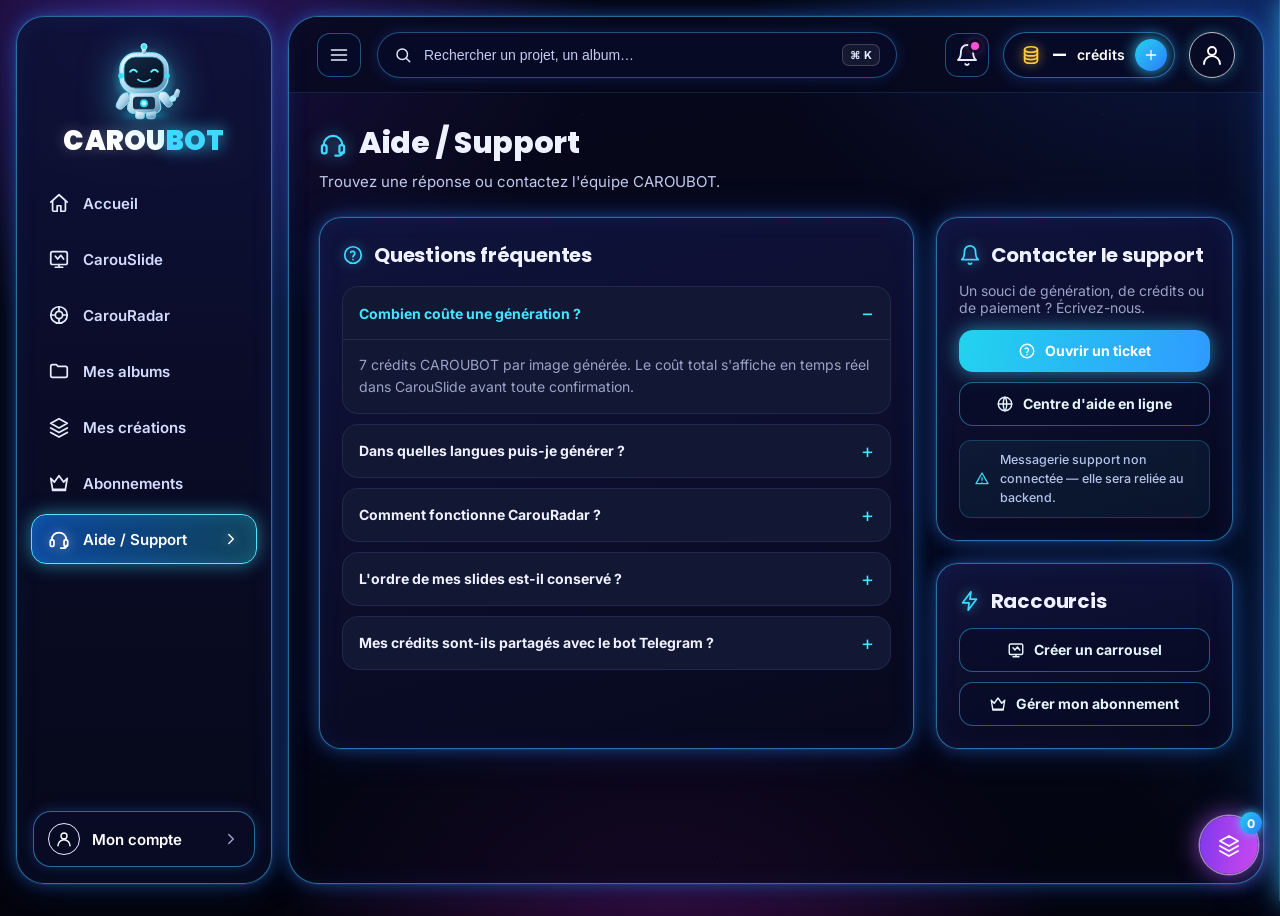
==== commit c74c51d3: "CarouBot WebApp : animations et effets « wow » Nouveaux fichiers motion.css + motion.js chargés sur " ====
--- a/webapp/aide.html
+++ b/webapp/aide.html
@@ -9,6 +9,7 @@
 <link rel="stylesheet" href="assets/css/design-system.css"/>
 <link rel="stylesheet" href="assets/css/app.css"/>
 <link rel="stylesheet" href="assets/css/theme-neon.css"/>
+<link rel="stylesheet" href="assets/css/motion.css"/>
 </head>
 <body>
 <div id="app"></div>
@@ -72,5 +73,6 @@
     toast("Messagerie support à connecter au backend", "cyan"));
 })();
 </script>
+<script src="assets/js/motion.js"></script>
 </body>
 </html>
--- a/webapp/assets/css/theme-neon.css
+++ b/webapp/assets/css/theme-neon.css
@@ -412,3 +412,69 @@
   .stat-card .stat-val[style] { font-size:15px !important; }
   .rk-thumb { height:130px; }
 }
+
+/* ==========================================================================
+   Finitions "pro"
+   ========================================================================== */
+/* Avertissements : info discrète au lieu d'encadrés jaunes */
+.notice {
+  background: rgba(63,216,255,.06); border: 1px solid rgba(63,216,255,.22);
+  color: #b4c2ea; border-radius: 12px; font-size: 12.5px; line-height: 1.5; padding: 10px 14px;
+}
+.notice svg { color: var(--neon-c); }
+.notice code { color: #7ff0ff; background: rgba(63,216,255,.1); padding: 1px 6px; border-radius: 6px; font-size: 12px; }
+
+/* Badges à côté des titres de page : retirés (titre + sous-titre comme la maquette) */
+.page-title .badge { display: none; }
+.page-subtitle { color: #c3cbef; }
+
+/* États vides */
+.empty h4 { font-family: var(--font-display); font-size: 17px; color: #fff; margin: 4px 0 6px; }
+.empty .btn svg { width: 18px !important; height: 18px !important; margin: 0 !important; opacity: 1 !important; filter: none !important; color: inherit !important; }
+
+/* Onglets avec compteurs */
+.tab-count { display: inline-block; min-width: 22px; padding: 1px 7px; margin-left: 4px; border-radius: 999px; font-size: 11.5px; font-weight: 800; background: rgba(255,255,255,.1); }
+.seg button.active .tab-count { background: rgba(255,255,255,.22); }
+
+/* Bouton générer : plus massif */
+#btnGenerate { padding: 16px 20px; font-size: 15px; font-family: var(--font-display); }
+#btnGenerate:disabled { opacity: .45; }
+
+/* Albums : tuile "Nouvel album" */
+.folder-new { cursor: pointer; display: flex; flex-direction: column; align-items: center; justify-content: center; gap: 6px; text-align: center; min-height: 190px;
+  border-style: dashed !important; background: linear-gradient(160deg, rgba(58,26,134,.45), rgba(10,12,40,.8)) !important; }
+.folder-new:hover { box-shadow: var(--neon-glow-strong); border-color: #5be6ff !important; }
+.folder-ico { position: relative; width: 74px; height: 74px; border-radius: 20px; display: flex; align-items: center; justify-content: center; margin-bottom: 6px;
+  background: linear-gradient(135deg,#7c3aed,#d946ef); border: 2px solid #f0c8ff; box-shadow: 0 0 24px rgba(224,64,251,.75); }
+.folder-ico svg { width: 36px; height: 36px; color: #fff; }
+.folder-ico i { position: absolute; right: -8px; bottom: -8px; width: 28px; height: 28px; border-radius: 50%; background: linear-gradient(135deg,#22d3ee,#2f7bff); display: flex; align-items: center; justify-content: center; box-shadow: 0 0 12px rgba(63,216,255,.9); }
+.folder-ico i svg { width: 16px; height: 16px; }
+.folder-new strong { font-family: var(--font-display); font-size: 17px; }
+.folder-new small { color: #c3cbef; font-size: 12.5px; }
+.folder-hint { grid-column: span 3; align-self: center; padding: 10px 20px; }
+.folder-hint strong { font-family: var(--font-display); font-size: 20px; }
+.folder-hint p { color: #c3cbef; margin-top: 6px; max-width: 460px; line-height: 1.55; }
+@media (max-width: 1100px) { .folder-hint { grid-column: span 1; } }
+
+/* Récap CarouSlide plus compact */
+.recap-row { padding: 10px 0; border-bottom-color: rgba(70,190,255,.12); }
+
+/* Compte : avatar rond comme la maquette */
+.profile-head .big-avatar { border-radius: 50%; box-shadow: 0 0 22px rgba(63,216,255,.6); }
+
+/* Bouton flottant compact (libellé au survol) */
+.fab-creations { padding: 0; width: 58px; height: 58px; border-radius: 50%; justify-content: center; gap: 0; overflow: visible; }
+.fab-creations svg { width: 24px; height: 24px; }
+.fab-creations .fab-label { position: absolute; right: 68px; white-space: nowrap; padding: 8px 12px; border-radius: 10px; font-size: 13px;
+  background: rgba(8,10,34,.95); border: var(--neon-border); box-shadow: var(--neon-glow); opacity: 0; transform: translateX(6px); pointer-events: none; transition: opacity var(--t), transform var(--t); }
+.fab-creations:hover .fab-label { opacity: 1; transform: none; }
+.fab-creations .fab-count { position: absolute; top: -4px; right: -4px; min-width: 22px; height: 22px; padding: 0 6px; display: flex; align-items: center; justify-content: center;
+  background: linear-gradient(135deg,#22d3ee,#2f7bff); color: #fff; box-shadow: 0 0 10px rgba(63,216,255,.9); }
+@media (max-width: 960px) { .fab-creations { width: 52px; height: 52px; } .fab-creations .fab-label { display: none; } }
+/* Icône du champ lien TikTok visible */
+#tiktokUrl + span, #tiktokUrl ~ span { color: var(--neon-c); }
+
+/* Filigrane dans les grandes cartes */
+.hero-card > .hero-wm { position: absolute !important; z-index: 0 !important; right: 70px; bottom: -34px; color: rgba(255,255,255,.07); pointer-events: none; transform: rotate(-12deg); }
+.hero-wm svg { width: 170px; height: 170px; }
+@media (max-width: 960px) { .hero-wm { display: none; } }
--- a/webapp/assets/css/motion.css
+++ b/webapp/assets/css/motion.css
@@ -0,0 +1,151 @@
+/* ==========================================================================
+   CAROUBOT — Animations & effets "wow"
+   Tout est désactivé si l'utilisateur préfère réduire les animations.
+   ========================================================================== */
+@property --ang { syntax: "<angle>"; inherits: false; initial-value: 0deg; }
+
+@media (prefers-reduced-motion: no-preference) {
+
+  /* ---------- Entrée de page ---------- */
+  #app > .main, #app > .sidebar { animation: pageIn .55s cubic-bezier(.2,.8,.2,1) backwards; }
+  #app > .sidebar { animation-name: sideIn; }
+  @keyframes pageIn { from { opacity: 0; transform: translateY(14px); } }
+  @keyframes sideIn { from { opacity: 0; transform: translateX(-18px); } }
+  #app.leaving > .main { transition: opacity .22s ease, transform .22s ease; opacity: 0; transform: translateY(-8px); }
+
+  /* Apparition en cascade (classe ajoutée par motion.js) */
+  .rv { animation: rvIn .75s cubic-bezier(.2,.8,.2,1) backwards; animation-delay: var(--d, 0ms); }
+  @keyframes rvIn { from { opacity: 0; transform: translateY(22px) scale(.97); filter: blur(4px); } }
+
+  /* ---------- Fond vivant ---------- */
+  body::before { inset: -8%; animation: nebula 26s ease-in-out infinite alternate; }
+  @keyframes nebula { 0% { transform: translate(0,0) scale(1); } 50% { transform: translate(-2%,1.5%) scale(1.06); } 100% { transform: translate(2%,-1%) scale(1.03); } }
+  body::after { animation: twinkle 5s ease-in-out infinite alternate; }
+  @keyframes twinkle { from { opacity: .3; } to { opacity: .75; } }
+
+  /* ---------- Trait de lumière autour des grandes cartes ---------- */
+  .hero-card { overflow: hidden; isolation: isolate; }
+  .hero-card::after {
+    content: ""; position: absolute; inset: 0; border-radius: inherit; padding: 2px; pointer-events: none; z-index: 2;
+    background: conic-gradient(from var(--ang), transparent 0 62%, var(--beam, #fff) 75%, #fff 80%, var(--beam, #fff) 85%, transparent 96%);
+    -webkit-mask: linear-gradient(#000 0 0) content-box, linear-gradient(#000 0 0); -webkit-mask-composite: xor; mask-composite: exclude;
+    animation: beam 4.5s linear infinite;
+  }
+  .hero-violet { --beam: #f0abfc; }
+  .hero-cyan { --beam: #a5f3fc; }
+  .hero-cyan::after { animation-delay: -2.2s; }
+  @keyframes beam { to { --ang: 360deg; } }
+
+  /* Reflet diagonal qui traverse les grandes cartes */
+  .hero-card::before {
+    content: ""; position: absolute; top: -50%; left: -60%; width: 40%; height: 200%; z-index: 1; pointer-events: none;
+    background: linear-gradient(90deg, transparent, rgba(255,255,255,.14), transparent); transform: rotate(18deg);
+    animation: sweep 6s ease-in-out infinite;
+  }
+  .hero-cyan::before { animation-delay: -3s; }
+  @keyframes sweep { 0%, 55% { left: -60%; } 85%, 100% { left: 130%; } }
+  .hero-card > *:not(.spot-light) { position: relative; z-index: 3; }
+
+  /* Halo de l'icône + flèche qui respire */
+  .hero-card .hero-ico { animation: icoPulse 3.2s ease-in-out infinite; }
+  @keyframes icoPulse { 50% { transform: scale(1.06); filter: brightness(1.2); } }
+  .hero-card:hover .hero-go { transform: translateX(6px) scale(1.08); }
+
+  /* ---------- Halo qui suit la souris (cartes) ---------- */
+  .card.spot { --mx: 50%; --my: 50%; isolation: isolate; }
+  .card.spot > .spot-light {
+    position: absolute; inset: 0; border-radius: inherit; pointer-events: none; z-index: -1; opacity: 0; transition: opacity .3s;
+    background: radial-gradient(260px circle at var(--mx) var(--my), rgba(63,216,255,.16), transparent 60%);
+  }
+  .card.spot:hover > .spot-light { opacity: 1; }
+  .tilt { transition: transform .25s cubic-bezier(.2,.8,.2,1), box-shadow var(--t), border-color var(--t); transform-style: preserve-3d; will-change: transform; }
+
+  /* ---------- Accueil : scène de la mascotte ---------- */
+  .wh-ring.r1 { animation: ringGlow 3s ease-in-out infinite; }
+  .wh-ring.r2 { animation: ringGlow 3s ease-in-out infinite -1.5s; }
+  @keyframes ringGlow { 50% { box-shadow: 0 0 40px rgba(63,216,255,1), inset 0 0 30px rgba(63,216,255,.7); filter: brightness(1.3); } }
+  .wh-ring.wave { width: 330px; height: 74px; bottom: 8px; border: 2px solid rgba(63,216,255,.9); box-shadow: 0 0 18px rgba(63,216,255,.8); animation: wave 3.6s cubic-bezier(.2,.6,.3,1) infinite; }
+  .wh-ring.wave.w2 { animation-delay: -1.8s; border-color: rgba(180,92,255,.9); box-shadow: 0 0 18px rgba(180,92,255,.8); }
+  @keyframes wave { from { transform: translateX(-50%) scale(.55); opacity: 0; } 20% { opacity: 1; } to { transform: translateX(-50%) scale(1.45); opacity: 0; } }
+  .wh-beam { animation: beamPulse 4s ease-in-out infinite; }
+  @keyframes beamPulse { 50% { opacity: .55; transform: translateX(-50%) scaleY(1.08); } }
+  .wh-float.f1 { animation: floatA 6s ease-in-out infinite; }
+  .wh-float.f2 { animation: floatB 7s ease-in-out infinite; }
+  .wh-float.f3 { animation: floatA 5s ease-in-out infinite -2s; }
+  @keyframes floatA { 0%,100% { transform: translateY(0) rotate(-10deg); } 50% { transform: translateY(-16px) rotate(-4deg); } }
+  @keyframes floatB { 0%,100% { transform: translateY(0) rotate(8deg); } 50% { transform: translateY(-20px) rotate(14deg); } }
+  .wh-robot { animation: robot 5s ease-in-out infinite; }
+  @keyframes robot { 0%,100% { transform: translateY(0) rotate(0); } 30% { transform: translateY(-12px) rotate(-1.5deg); } 60% { transform: translateY(-6px) rotate(1.5deg); } }
+
+  /* Particules qui montent (générées par motion.js) */
+  .wh-particle { position: absolute; bottom: 30px; width: 4px; height: 4px; border-radius: 50%; z-index: 2; pointer-events: none;
+    background: #9ff2ff; box-shadow: 0 0 10px #3fd8ff, 0 0 20px #3fd8ff; animation: rise var(--t, 4s) linear infinite; animation-delay: var(--dl, 0s); opacity: 0; }
+  .wh-particle.v { background: #f0abfc; box-shadow: 0 0 10px #d946ef, 0 0 20px #b45cff; }
+  @keyframes rise { 0% { transform: translate(0,0) scale(.6); opacity: 0; } 15% { opacity: 1; } 100% { transform: translate(var(--dx, 0px), -230px) scale(1); opacity: 0; } }
+
+  /* Reflet qui passe sur "BOT" */
+  .wh-title span {
+    background: linear-gradient(100deg, #3fd8ff 0%, #3fd8ff 40%, #ffffff 50%, #3fd8ff 60%, #3fd8ff 100%);
+    background-size: 250% 100%; -webkit-background-clip: text; background-clip: text; color: transparent; text-shadow: none;
+    filter: drop-shadow(0 0 18px rgba(63,216,255,.85));
+    animation: shine 4.5s ease-in-out infinite;
+  }
+  @keyframes shine { 0%, 50% { background-position: 100% 0; } 100% { background-position: -150% 0; } }
+  .wh-kicker { animation: rvIn .8s cubic-bezier(.2,.8,.2,1) backwards .1s; }
+  .wh-title { animation: titleIn 1s cubic-bezier(.2,.8,.2,1) backwards .2s; }
+  .wh-sub, .wh-sub-mobile { animation: rvIn .8s cubic-bezier(.2,.8,.2,1) backwards .45s; }
+  @keyframes titleIn { from { opacity: 0; letter-spacing: .2em; filter: blur(10px); } }
+
+  /* ---------- Boutons : reflet au survol + onde au clic ---------- */
+  .btn, .hero-go, .credits-add { position: relative; overflow: hidden; }
+  .btn::after {
+    content: ""; position: absolute; top: 0; left: -80%; width: 50%; height: 100%; pointer-events: none;
+    background: linear-gradient(100deg, transparent, rgba(255,255,255,.35), transparent); transform: skewX(-20deg); transition: left .6s ease;
+  }
+  .btn:hover::after { left: 130%; }
+  .ripple { position: absolute; border-radius: 50%; transform: scale(0); background: rgba(255,255,255,.45); pointer-events: none; animation: ripple .6s ease-out forwards; }
+  @keyframes ripple { to { transform: scale(4); opacity: 0; } }
+
+  /* ---------- Petits détails vivants ---------- */
+  .nav-item.active { animation: navGlow 3s ease-in-out infinite; }
+  @keyframes navGlow { 50% { box-shadow: 0 0 26px rgba(63,216,255,.8), inset 0 0 22px rgba(63,216,255,.28); } }
+  .nav-item svg { transition: transform .25s; }
+  .nav-item:hover svg { transform: scale(1.15) rotate(-6deg); }
+  .bell-btn .ping { animation: ping 2s ease-out infinite; }
+  @keyframes ping { 0% { box-shadow: 0 0 0 0 rgba(255,79,216,.8), 0 0 12px #ff4fd8; } 70% { box-shadow: 0 0 0 9px rgba(255,79,216,0), 0 0 12px #ff4fd8; } 100% { box-shadow: 0 0 0 0 rgba(255,79,216,0), 0 0 12px #ff4fd8; } }
+  .bell-btn:hover svg { animation: ring .6s ease; }
+  @keyframes ring { 20% { transform: rotate(14deg); } 40% { transform: rotate(-12deg); } 60% { transform: rotate(8deg); } 80% { transform: rotate(-4deg); } }
+  .credits-add { animation: addPulse 2.6s ease-in-out infinite; }
+  @keyframes addPulse { 50% { box-shadow: 0 0 24px rgba(63,216,255,1), 0 0 0 4px rgba(63,216,255,.15); } }
+  .stat-card .stat-ico svg { transition: transform .35s cubic-bezier(.2,.8,.2,1); }
+  .stat-card:hover .stat-ico svg { transform: scale(1.18) rotate(-8deg); }
+  .fab-creations { animation: fabGlow 3s ease-in-out infinite; }
+  @keyframes fabGlow { 50% { box-shadow: 0 0 0 1.5px rgba(233,200,255,.7), 0 0 38px rgba(180,92,255,1); } }
+  .rc-dots span { transition: all .3s; }
+  .rc-dots span.on { width: 22px; border-radius: 6px; }
+  .rc-plus { animation: icoPulse 2.6s ease-in-out infinite; }
+  .step.active .step-no { animation: icoPulse 3s ease-in-out infinite; }
+  .step-line { background-size: 200% 100%; background-image: linear-gradient(90deg, rgba(63,216,255,.2), #3fd8ff, rgba(63,216,255,.2)); animation: flow 2.5s linear infinite; }
+  @keyframes flow { to { background-position: -200% 0; } }
+  .dropzone svg { animation: bob 2.4s ease-in-out infinite; }
+  @keyframes bob { 50% { transform: translateY(-6px); } }
+  .bn-center .bn-fab { animation: fabGlow2 3s ease-in-out infinite; }
+  @keyframes fabGlow2 { 50% { box-shadow: 0 0 0 5px #05061a, 0 0 36px rgba(63,216,255,1); } }
+}
+
+/* ---------- Sol quadrillé en perspective (statique, aussi sans animation) ---------- */
+.welcome-hero { isolation: isolate; }
+.wh-grid {
+  position: absolute; left: -4%; right: -4%; bottom: -30px; height: 230px; z-index: -1; pointer-events: none;
+  background-image: linear-gradient(rgba(63,216,255,.28) 1px, transparent 1px), linear-gradient(90deg, rgba(63,216,255,.28) 1px, transparent 1px);
+  background-size: 46px 46px; transform: perspective(420px) rotateX(62deg); transform-origin: 50% 100%;
+  -webkit-mask-image: radial-gradient(ellipse 60% 85% at 72% 100%, #000 15%, transparent 75%); mask-image: radial-gradient(ellipse 60% 85% at 72% 100%, #000 15%, transparent 75%);
+}
+@media (prefers-reduced-motion: no-preference) {
+  .wh-grid { animation: gridMove 3s linear infinite; }
+  @keyframes gridMove { to { background-position: 0 46px; } }
+}
+@media (max-width: 960px) {
+  .wh-grid { bottom: auto; top: 70px; height: 170px; -webkit-mask-image: radial-gradient(ellipse 70% 85% at 50% 100%, #000 15%, transparent 75%); mask-image: radial-gradient(ellipse 70% 85% at 50% 100%, #000 15%, transparent 75%); }
+  .wh-ring.wave { width: 230px; height: 52px; }
+}
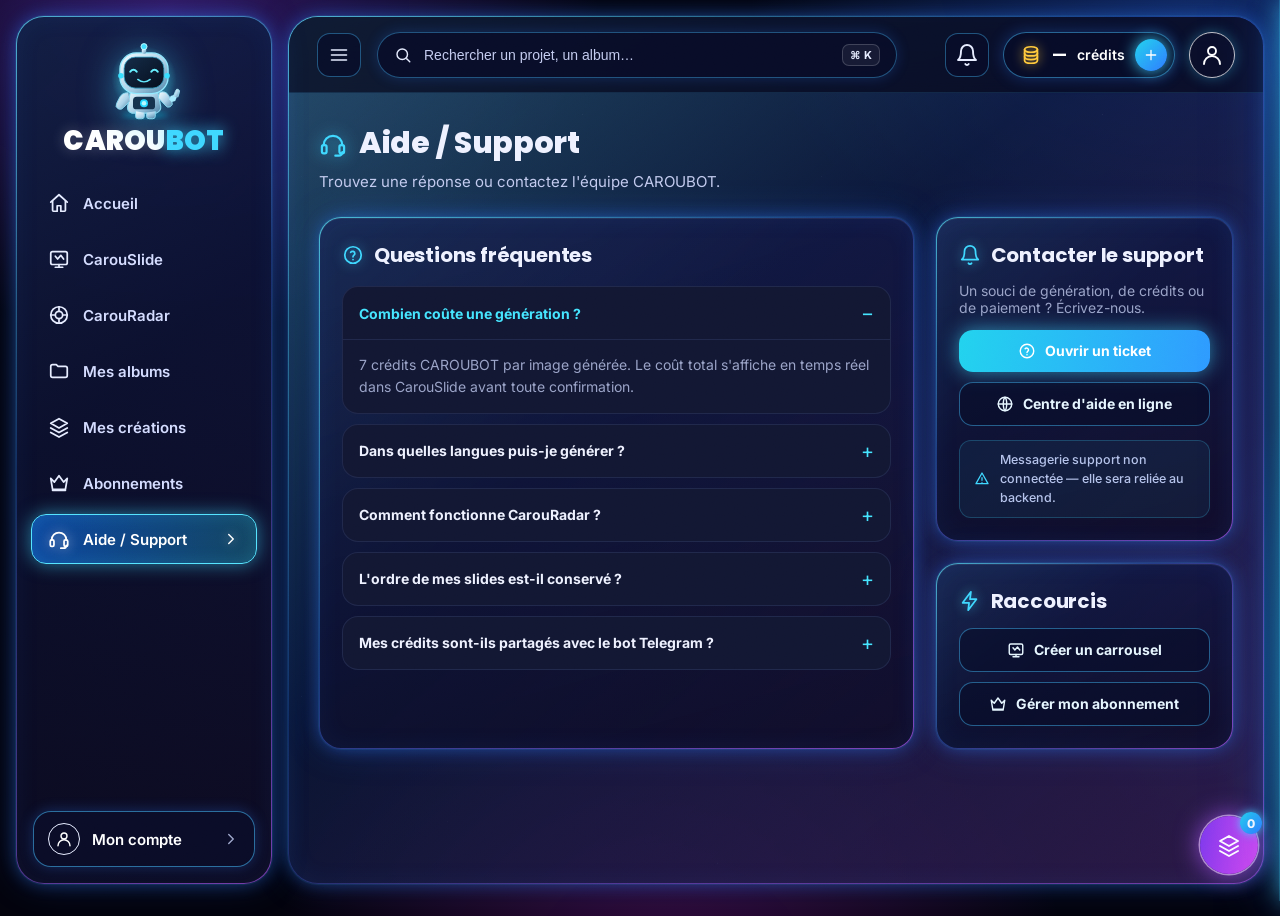
==== commit 65b8a099: "CarouBot WebApp : couche ultra premium Nouveaux fichiers premium.css + premium.js sur toutes les pag" ====
--- a/webapp/aide.html
+++ b/webapp/aide.html
@@ -10,6 +10,7 @@
 <link rel="stylesheet" href="assets/css/app.css"/>
 <link rel="stylesheet" href="assets/css/theme-neon.css"/>
 <link rel="stylesheet" href="assets/css/motion.css"/>
+<link rel="stylesheet" href="assets/css/premium.css"/>
 </head>
 <body>
 <div id="app"></div>
@@ -74,5 +75,6 @@
 })();
 </script>
 <script src="assets/js/motion.js"></script>
+<script src="assets/js/premium.js"></script>
 </body>
 </html>
--- a/webapp/assets/css/premium.css
+++ b/webapp/assets/css/premium.css
@@ -0,0 +1,163 @@
+/* ==========================================================================
+   CAROUBOT — Couche "ultra premium"
+   Bordures dégradées, verre, grain, écran d'ouverture, palette ⌘K,
+   notifications, halo d'ambiance, bulle de la mascotte, toasts.
+   ========================================================================== */
+
+/* ---------- Bordures dégradées cyan → violet + reflet de verre ---------- */
+:root {
+  --grad-border: linear-gradient(140deg, rgba(91,230,255,.75) 0%, rgba(47,123,255,.35) 42%, rgba(180,92,255,.65) 100%);
+  --grad-border-hover: linear-gradient(140deg, #7ff0ff 0%, #4f8dff 45%, #d08cff 100%);
+}
+.card:not(.hero-card):not(.folder-new) {
+  border: 1.5px solid transparent;
+  background: var(--panel-bg) padding-box, var(--grad-border) border-box;
+  box-shadow: var(--neon-glow), inset 0 1px 0 rgba(255,255,255,.07);
+}
+.card:not(.hero-card):not(.folder-new):hover {
+  background: var(--panel-bg) padding-box, var(--grad-border-hover) border-box;
+}
+.sidebar, .main {
+  border: 1.5px solid transparent;
+  background: linear-gradient(180deg, rgba(14,18,56,.92), rgba(7,8,26,.95)) padding-box, var(--grad-border) border-box;
+}
+.main { background: linear-gradient(170deg, rgba(10,12,40,.6), rgba(5,6,20,.66)) padding-box, var(--grad-border) border-box; }
+@media (max-width: 960px) { .main { background: transparent; border: none; } }
+
+/* ---------- Grain filmique très léger ---------- */
+.grain {
+  position: fixed; inset: 0; z-index: 9990; pointer-events: none; opacity: .055; mix-blend-mode: overlay;
+  background-image: url("data:image/svg+xml,%3Csvg xmlns='http://www.w3.org/2000/svg' width='160' height='160'%3E%3Cfilter id='n'%3E%3CfeTurbulence type='fractalNoise' baseFrequency='.9' numOctaves='2' stitchTiles='stitch'/%3E%3C/filter%3E%3Crect width='100%25' height='100%25' filter='url(%23n)'/%3E%3C/svg%3E");
+}
+
+/* ---------- Halo d'ambiance qui suit la souris ---------- */
+.aurora {
+  position: fixed; left: 0; top: 0; width: 720px; height: 720px; margin: -360px 0 0 -360px; z-index: -1; pointer-events: none;
+  background: radial-gradient(circle, rgba(63,216,255,.16) 0%, rgba(139,92,246,.1) 35%, transparent 65%);
+  filter: blur(10px); opacity: 0; transition: opacity .6s;
+}
+.aurora.on { opacity: 1; }
+
+/* ---------- Surlignage qui glisse dans la sidebar ---------- */
+.sidebar-nav { position: relative; }
+.nav-ind {
+  position: absolute; left: 14px; right: 14px; top: 0; height: 0; border-radius: 15px; pointer-events: none; z-index: 0; opacity: 0;
+  background: rgba(63,216,255,.08); border: 1px solid rgba(63,216,255,.28); box-shadow: 0 0 18px rgba(63,216,255,.18);
+  transition: transform .35s cubic-bezier(.2,.8,.2,1), height .35s cubic-bezier(.2,.8,.2,1), opacity .25s;
+}
+.sidebar-nav .nav-item { position: relative; z-index: 1; }
+.sidebar-nav.has-ind .nav-item:hover:not(.active) { background: transparent; border-color: transparent; }
+
+/* ---------- Écran d'ouverture ---------- */
+#splash {
+  position: fixed; inset: 0; z-index: 10000; display: flex; align-items: center; justify-content: center;
+  background: radial-gradient(600px 400px at 50% 45%, rgba(47,123,255,.28), transparent 70%), radial-gradient(500px 360px at 30% 70%, rgba(139,92,246,.22), transparent 70%), #03030d;
+  transition: opacity .5s ease, visibility .5s;
+}
+#splash.hide { opacity: 0; visibility: hidden; pointer-events: none; }
+.sp-inner { display: flex; flex-direction: column; align-items: center; gap: 14px; }
+.sp-robot { width: 130px; height: 140px; object-fit: contain; filter: drop-shadow(0 0 30px rgba(63,216,255,.7)); animation: spPop .7s cubic-bezier(.2,1.4,.4,1) both; }
+.sp-logo { font-family: "Poppins", sans-serif; font-weight: 900; font-size: 38px; letter-spacing: .02em; color: #fff; animation: spLogo .8s cubic-bezier(.2,.8,.2,1) both .15s; }
+.sp-logo span { color: #3fd8ff; text-shadow: 0 0 22px rgba(63,216,255,.9); }
+.sp-bar { width: 190px; height: 4px; border-radius: 4px; background: rgba(63,216,255,.15); overflow: hidden; animation: spLogo .6s both .25s; }
+.sp-bar i { display: block; height: 100%; width: 0; border-radius: 4px; background: linear-gradient(90deg,#22d3ee,#8b5cf6,#d946ef); box-shadow: 0 0 12px #3fd8ff; animation: spFill .85s cubic-bezier(.6,0,.2,1) forwards .25s; }
+@keyframes spPop { from { opacity: 0; transform: scale(.5) translateY(20px); } }
+@keyframes spLogo { from { opacity: 0; letter-spacing: .3em; filter: blur(8px); } }
+@keyframes spFill { to { width: 100%; } }
+
+/* ---------- Palette de commandes ⌘K ---------- */
+.cmdk-scrim { position: fixed; inset: 0; z-index: 9500; background: rgba(2,3,12,.6); backdrop-filter: blur(6px); opacity: 0; visibility: hidden; transition: opacity .2s, visibility .2s; }
+.cmdk-scrim.open { opacity: 1; visibility: visible; }
+.cmdk {
+  position: fixed; z-index: 9501; left: 50%; top: 12vh; width: min(620px, calc(100vw - 28px)); transform: translate(-50%, -10px) scale(.98);
+  border-radius: 22px; border: 1.5px solid transparent; overflow: hidden; opacity: 0; visibility: hidden;
+  background: linear-gradient(170deg, rgba(14,18,56,.97), rgba(7,8,26,.98)) padding-box, var(--grad-border) border-box;
+  box-shadow: 0 30px 80px -20px rgba(0,0,0,.9), var(--neon-glow-strong);
+  transition: opacity .2s, transform .25s cubic-bezier(.2,.8,.2,1), visibility .2s;
+}
+.cmdk.open { opacity: 1; visibility: visible; transform: translate(-50%, 0) scale(1); }
+.cmdk-input { display: flex; align-items: center; gap: 12px; padding: 16px 20px; border-bottom: 1px solid rgba(70,190,255,.18); }
+.cmdk-input svg { width: 20px; height: 20px; color: #7ff0ff; }
+.cmdk-input input { flex: 1; background: transparent; border: none; outline: none; color: #fff; font-size: 16px; font-family: inherit; }
+.cmdk-input input::placeholder { color: #8a95c4; }
+.cmdk-list { max-height: 360px; overflow-y: auto; padding: 8px; }
+.cmdk-group { font-size: 11px; font-weight: 700; letter-spacing: .12em; text-transform: uppercase; color: #6f7bb0; padding: 10px 12px 6px; }
+.cmdk-item { display: flex; align-items: center; gap: 12px; padding: 11px 12px; border-radius: 12px; color: #dfe5ff; cursor: pointer; font-weight: 600; font-size: 14.5px; }
+.cmdk-item .ci { width: 34px; height: 34px; border-radius: 10px; display: flex; align-items: center; justify-content: center; background: rgba(63,216,255,.1); border: 1px solid rgba(63,216,255,.25); color: #7ff0ff; flex-shrink: 0; }
+.cmdk-item .ci svg { width: 18px; height: 18px; }
+.cmdk-item small { margin-left: auto; color: #7f8abb; font-weight: 500; font-size: 12px; }
+.cmdk-item.sel { background: linear-gradient(95deg, rgba(14,116,255,.35), rgba(139,92,246,.2)); box-shadow: inset 0 0 0 1px rgba(91,230,255,.5); color: #fff; }
+.cmdk-empty { padding: 26px; text-align: center; color: #8a95c4; font-size: 14px; }
+.cmdk-foot { display: flex; gap: 16px; padding: 10px 18px; border-top: 1px solid rgba(70,190,255,.14); font-size: 12px; color: #7f8abb; }
+.cmdk-foot b { display: inline-block; min-width: 20px; padding: 1px 6px; margin-right: 4px; border-radius: 6px; background: rgba(255,255,255,.08); color: #dfe5ff; font-weight: 600; text-align: center; }
+.topbar-search { cursor: pointer; }
+@media (max-width: 960px) { .cmdk-foot { display: none; } }
+
+/* ---------- Panneau de notifications ---------- */
+.notif-pop {
+  position: fixed; z-index: 9400; width: 340px; max-width: calc(100vw - 24px); border-radius: 20px; padding: 16px; opacity: 0; visibility: hidden;
+  transform: translateY(-8px) scale(.98); transform-origin: top right; border: 1.5px solid transparent;
+  background: linear-gradient(170deg, rgba(14,18,56,.97), rgba(7,8,26,.98)) padding-box, var(--grad-border) border-box;
+  box-shadow: 0 24px 60px -16px rgba(0,0,0,.9), var(--neon-glow);
+  transition: opacity .2s, transform .25s cubic-bezier(.2,.8,.2,1), visibility .2s;
+}
+.notif-pop.open { opacity: 1; visibility: visible; transform: none; }
+.notif-pop h4 { font-family: "Poppins", sans-serif; font-size: 16px; display: flex; align-items: center; justify-content: space-between; margin-bottom: 12px; }
+.notif-empty { text-align: center; padding: 18px 10px 8px; color: #b4c2ea; font-size: 13px; line-height: 1.5; }
+.notif-empty .ne-ico { width: 54px; height: 54px; margin: 0 auto 10px; border-radius: 50%; display: flex; align-items: center; justify-content: center; background: rgba(63,216,255,.1); border: 1px solid rgba(63,216,255,.35); color: #7ff0ff; box-shadow: 0 0 18px rgba(63,216,255,.3); }
+.notif-empty .ne-ico svg { width: 26px; height: 26px; }
+.notif-empty strong { display: block; color: #fff; font-size: 14px; margin-bottom: 4px; }
+
+/* ---------- Bulle de la mascotte ---------- */
+.wh-robot { cursor: pointer; pointer-events: auto; }
+.wh-stage { pointer-events: none; }
+.wh-stage .wh-robot { pointer-events: auto; }
+.bubble {
+  position: absolute; z-index: 5; left: 50%; top: 4px; transform: translate(-112%, 0) scale(.6); transform-origin: right bottom; opacity: 0;
+  max-width: 230px; padding: 11px 14px; border-radius: 16px 16px 4px 16px; font-size: 13.5px; font-weight: 600; line-height: 1.4; color: #fff;
+  background: linear-gradient(135deg, rgba(47,123,255,.95), rgba(139,92,246,.95)); border: 1px solid rgba(255,255,255,.35);
+  box-shadow: 0 0 24px rgba(99,102,241,.7), 0 10px 30px -10px rgba(0,0,0,.8);
+  transition: opacity .3s, transform .4s cubic-bezier(.2,1.4,.4,1); pointer-events: none;
+}
+.bubble.show { opacity: 1; transform: translate(-112%, 0) scale(1); }
+.wh-robot.jump { animation: robotJump .6s cubic-bezier(.3,1.6,.5,1) !important; }
+@keyframes robotJump { 30% { transform: translateY(-34px) rotate(-6deg) scale(1.04); } 60% { transform: translateY(0) rotate(3deg) scale(.97); } }
+@media (max-width: 960px) {
+  .bubble { left: 50%; top: -6px; transform: translate(-50%, -100%) scale(.6); transform-origin: center bottom; border-radius: 16px; max-width: 240px; text-align: center; }
+  .bubble.show { transform: translate(-50%, -100%) scale(1); }
+}
+
+/* ---------- Toasts premium ---------- */
+.toast-wrap { bottom: 30px; }
+.toast {
+  position: relative; overflow: hidden; border-radius: 16px; padding: 14px 20px 16px; font-size: 14px;
+  border: 1.5px solid transparent;
+  background: linear-gradient(170deg, rgba(14,18,56,.97), rgba(7,8,26,.98)) padding-box, var(--grad-border) border-box;
+  box-shadow: 0 20px 50px -14px rgba(0,0,0,.9), var(--neon-glow);
+}
+.toast::before { content: ""; width: 8px; height: 8px; border-radius: 50%; background: #3fd8ff; box-shadow: 0 0 10px #3fd8ff; flex-shrink: 0; }
+.toast.violet::before { background: #d08cff; box-shadow: 0 0 10px #b45cff; }
+.toast::after { content: ""; position: absolute; left: 0; bottom: 0; height: 2px; width: 100%; background: linear-gradient(90deg,#22d3ee,#8b5cf6); transform-origin: left; animation: toastBar 2.8s linear forwards; }
+@keyframes toastBar { to { transform: scaleX(0); } }
+@media (max-width: 960px) { .toast-wrap { bottom: 100px; } }
+
+/* ---------- Petites finitions ---------- */
+::selection { background: rgba(63,216,255,.35); color: #fff; }
+.page-title > svg { animation: titleIco .8s cubic-bezier(.2,1.4,.4,1) backwards .15s; }
+@keyframes titleIco { from { opacity: 0; transform: scale(.4) rotate(-40deg); } }
+.sidebar-nav .nav-item { animation: navIn .5s cubic-bezier(.2,.8,.2,1) backwards; }
+.sidebar-nav .nav-item:nth-child(2) { animation-delay: .04s; } .sidebar-nav .nav-item:nth-child(3) { animation-delay: .08s; }
+.sidebar-nav .nav-item:nth-child(4) { animation-delay: .12s; } .sidebar-nav .nav-item:nth-child(5) { animation-delay: .16s; }
+.sidebar-nav .nav-item:nth-child(6) { animation-delay: .2s; } .sidebar-nav .nav-item:nth-child(7) { animation-delay: .24s; } .sidebar-nav .nav-item:nth-child(8) { animation-delay: .28s; }
+@keyframes navIn { from { opacity: 0; transform: translateX(-14px); } }
+.nav-item.active { animation: navIn .5s cubic-bezier(.2,.8,.2,1) backwards, navGlow 3s ease-in-out infinite .6s; }
+
+@media (prefers-reduced-motion: reduce) {
+  #splash { display: none !important; }
+  .aurora, .nav-ind { display: none; }
+  .page-title > svg, .sidebar-nav .nav-item, .toast::after { animation: none !important; }
+}
+
+/* Visibilité immédiate à l'ouverture (permet le focus clavier), masquée après le fondu à la fermeture */
+.cmdk, .cmdk-scrim, .notif-pop { transition-property: opacity, transform, visibility; transition-duration: .2s, .25s, 0s; transition-delay: 0s, 0s, .25s; }
+.cmdk.open, .cmdk-scrim.open, .notif-pop.open { transition-delay: 0s, 0s, 0s; }
